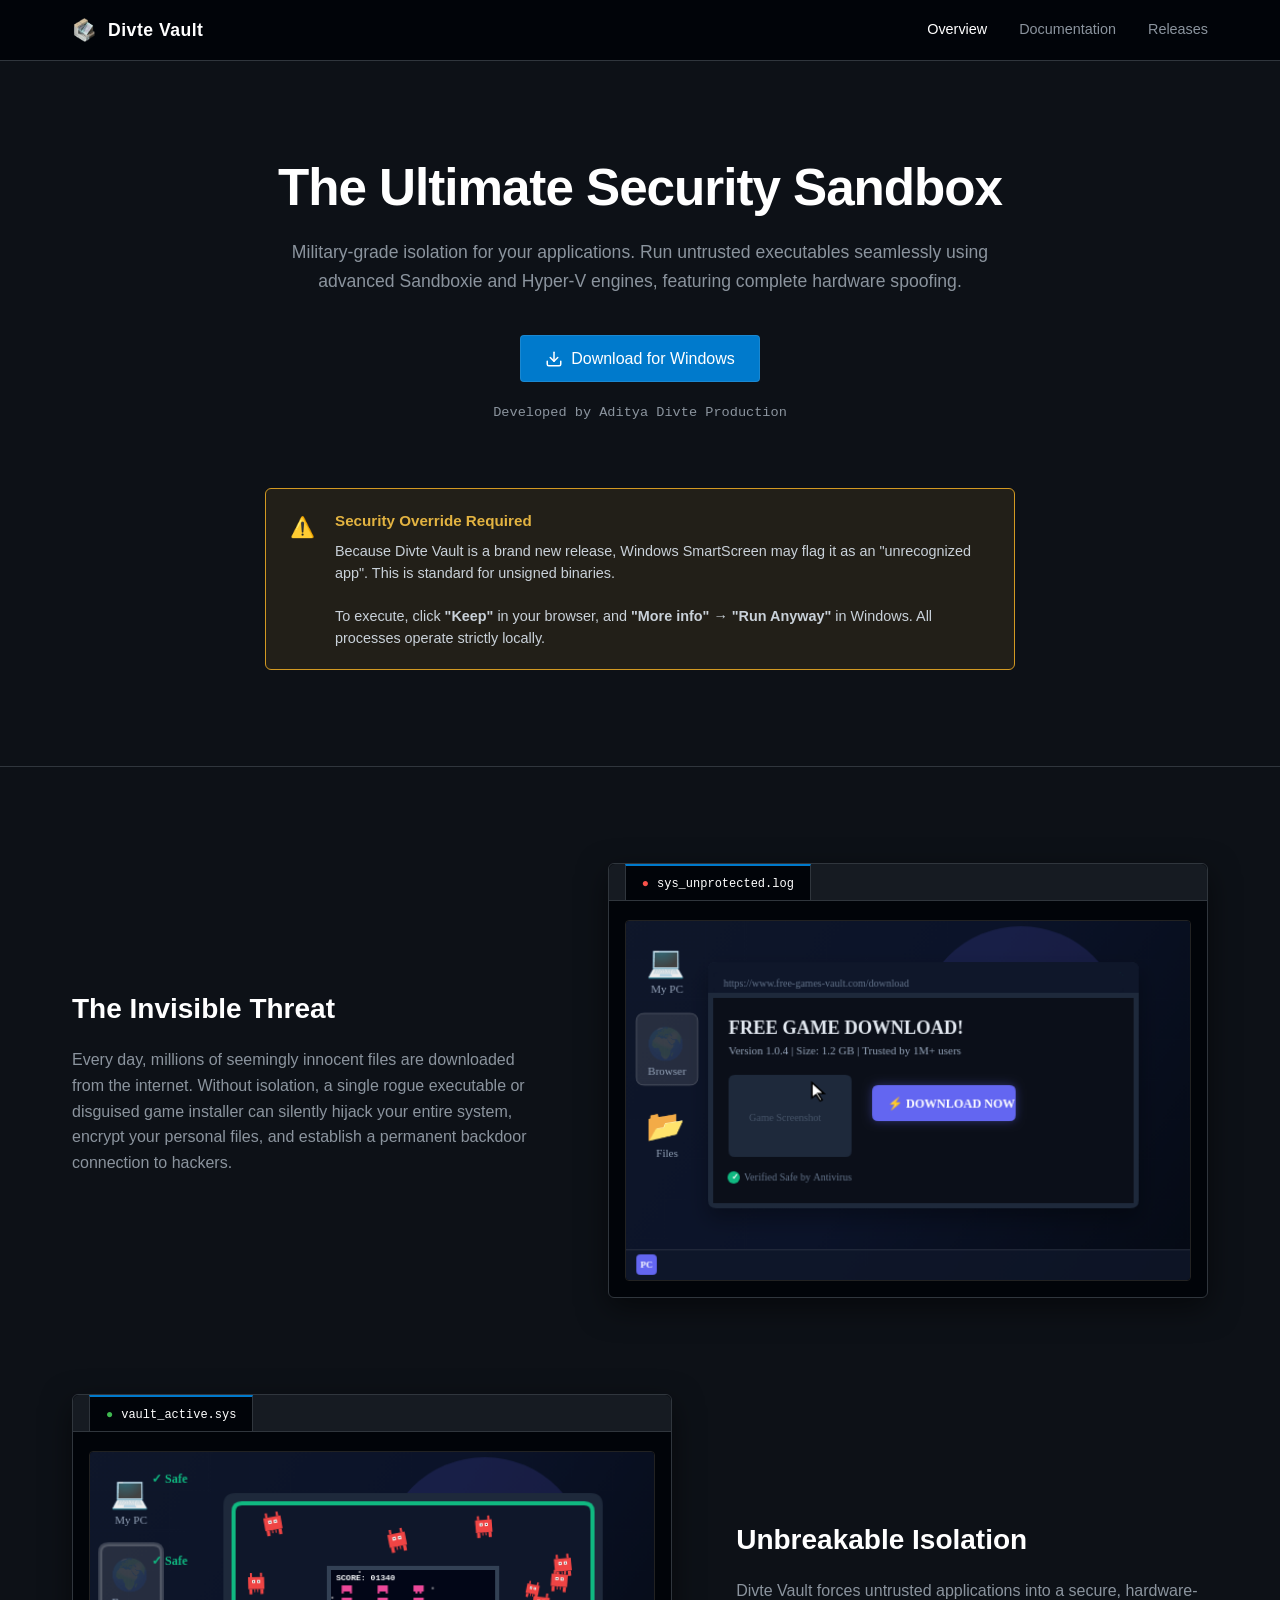
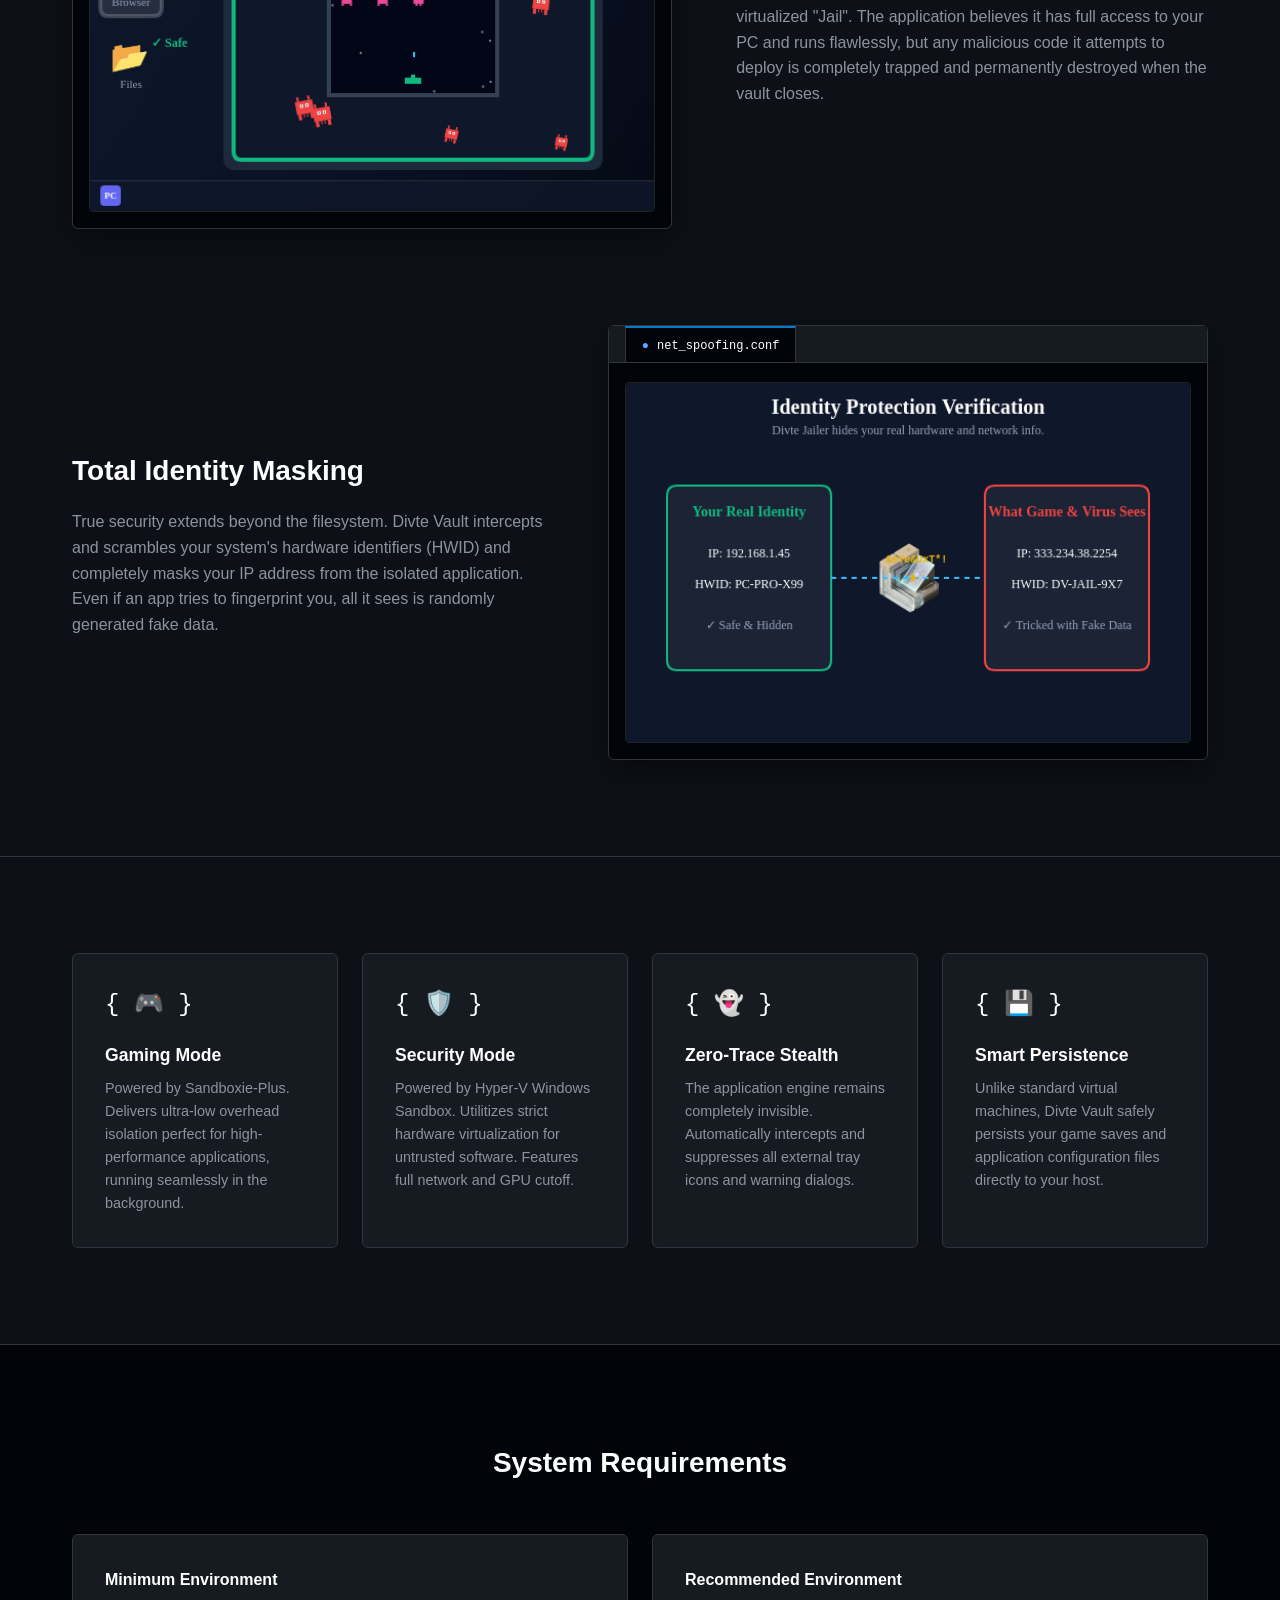
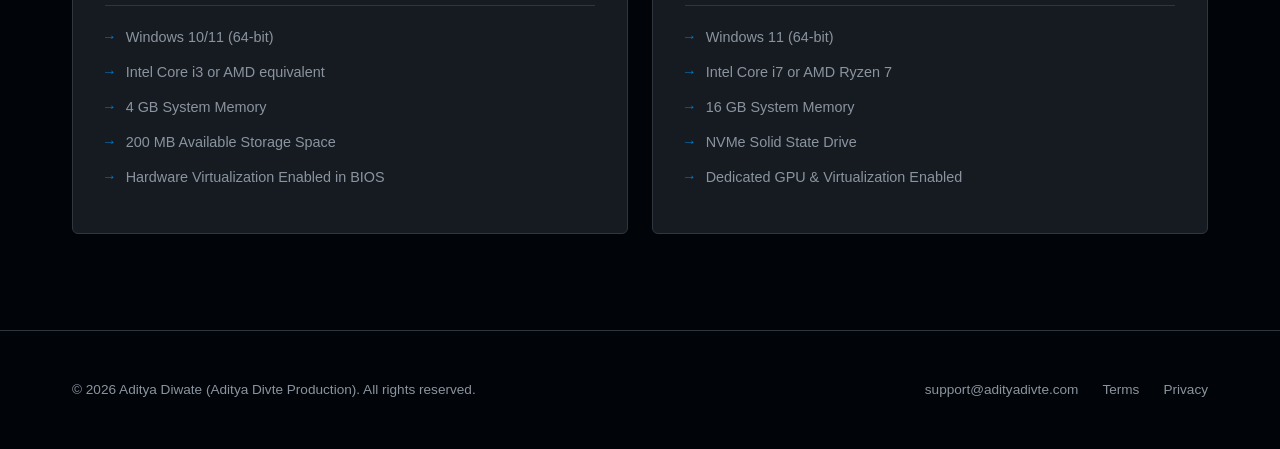
==== index.html @ b8ca0ba6 "Update footer support email link" ====
<!DOCTYPE html>
<html lang="en">
<head>
    <meta charset="UTF-8">
    <meta name="viewport" content="width=device-width, initial-scale=1.0">
    <title>Divte Vault | Enterprise Security Sandbox</title>
    <meta name="description" content="Divte Vault provides military-grade isolation for your applications. Run untrusted executables seamlessly using advanced Sandboxie and Hyper-V engines.">
    <meta name="keywords" content="Divte Vault, security sandbox, enterprise security, hardware spoofing, isolated environment, Sandboxie, Hyper-V">
    <meta name="author" content="Aditya Dute">
    
    <link rel="icon" type="image/png" href="assets/logo.png">
    <script src="script.js?v=1.1"></script>

    <!-- CLEAN DEVELOPER DARK THEME (VS CODE / KALI STYLE) -->
    <style>
        :root {
            /* VS Code / GitHub Dark Theme Palette */
            --bg-base: #0d1117;
            --bg-surface: #161b22;
            --bg-darker: #010409;
            --border-color: #30363d;
            --border-hover: #8b949e;
            --accent-blue: #007acc; /* Classic VS Code Blue */
            --text-main: #c9d1d9;
            --text-heading: #ffffff;
            --text-muted: #8b949e;
            --warning-bg: rgba(210, 153, 34, 0.1);
            --warning-border: #d29922;
            --font-sans: -apple-system, BlinkMacSystemFont, "Segoe UI", Roboto, "Helvetica Neue", Arial, sans-serif;
            --font-mono: "SFMono-Regular", Consolas, "Liberation Mono", Menlo, Courier, monospace;
        }

        * {
            box-sizing: border-box;
            margin: 0;
            padding: 0;
        }

        body {
            background-color: var(--bg-base);
            color: var(--text-main);
            font-family: var(--font-sans);
            line-height: 1.6;
            -webkit-font-smoothing: antialiased;
        }

        /* Hide legacy decorative elements */
        .bg-grid, .bg-glow { display: none !important; }

        .container {
            max-width: 1200px;
            margin: 0 auto;
            padding: 0 2rem;
        }

        /* Top Navigation - Clean & Flat */
        nav {
            background-color: var(--bg-darker);
            border-bottom: 1px solid var(--border-color);
            position: sticky;
            top: 0;
            z-index: 100;
        }

        .nav-wrapper {
            display: flex;
            justify-content: space-between;
            align-items: center;
            height: 60px;
            max-width: 1200px;
            margin: 0 auto;
            padding: 0 2rem;
        }

        .nav-brand {
            display: flex;
            align-items: center;
            gap: 12px;
            font-size: 1.1rem;
            font-weight: 600;
            color: var(--text-heading);
            text-decoration: none;
            letter-spacing: 0.5px;
        }

        .nav-brand img { height: 24px; }

        .nav-links {
            display: flex;
            gap: 2rem;
        }

        .nav-links a {
            color: var(--text-muted);
            text-decoration: none;
            font-size: 0.9rem;
            transition: color 0.2s;
        }

        .nav-links a:hover, .nav-links a.active { color: var(--text-heading); }

        /* Hero Section */
        .hero {
            padding: 6rem 0;
            text-align: center;
            border-bottom: 1px solid var(--border-color);
            background-color: var(--bg-base);
        }

        .version-tag {
            display: inline-block;
            font-family: var(--font-mono);
            color: var(--text-muted);
            font-size: 0.85rem;
            margin-bottom: 1.5rem;
            padding: 4px 12px;
            border: 1px solid var(--border-color);
            border-radius: 4px;
            background: var(--bg-surface);
        }

        h1 {
            font-size: clamp(2.2rem, 4vw, 3.5rem);
            font-weight: 600;
            color: var(--text-heading);
            line-height: 1.2;
            margin-bottom: 1.25rem;
            letter-spacing: -0.02em;
        }

        .subtitle {
            font-size: 1.1rem;
            color: var(--text-muted);
            max-width: 700px;
            margin: 0 auto 2.5rem;
        }

        /* IDE Style Button */
        .btn-primary {
            display: inline-flex;
            align-items: center;
            gap: 8px;
            background-color: var(--accent-blue);
            color: #ffffff;
            padding: 10px 24px;
            border-radius: 4px;
            font-weight: 500;
            font-size: 1rem;
            text-decoration: none;
            border: 1px solid rgba(255, 255, 255, 0.1);
            transition: background-color 0.2s;
        }

        .btn-primary:hover {
            background-color: #006bb3;
        }

        .developer-credit {
            margin-top: 1.25rem;
            font-size: 0.85rem;
            color: var(--text-muted);
            font-family: var(--font-mono);
        }

        /* Terminal/Alert Banner */
        .alert-box {
            background-color: var(--warning-bg);
            border: 1px solid var(--warning-border);
            border-radius: 6px;
            padding: 1.25rem 1.5rem;
            max-width: 750px;
            margin: 4rem auto 0;
            display: flex;
            gap: 1.25rem;
            text-align: left;
        }

        .alert-icon { font-size: 1.25rem; margin-top: 2px; }
        
        .alert-box h4 {
            color: #e3b341;
            font-size: 0.95rem;
            font-weight: 600;
            margin-bottom: 0.5rem;
            font-family: var(--font-sans);
        }

        .alert-box p {
            color: var(--text-main);
            font-size: 0.9rem;
            line-height: 1.5;
        }

        /* Showcase Sections */
        .showcase-section {
            padding: 6rem 0;
            border-bottom: 1px solid var(--border-color);
        }

        .showcase-row {
            display: flex;
            align-items: center;
            gap: 4rem;
            margin-bottom: 6rem;
        }

        .showcase-row:last-child { margin-bottom: 0; }
        .showcase-row.reverse { flex-direction: row-reverse; }

        .showcase-text { flex: 1; }
        
        .showcase-text h2 {
            font-size: 1.75rem;
            font-weight: 600;
            color: var(--text-heading);
            margin-bottom: 1rem;
        }

        .showcase-text p {
            font-size: 1rem;
            color: var(--text-muted);
        }

        /* CODE EDITOR WINDOW STYLE FOR CANVAS */
        .showcase-canvas-container {
            flex: 1.2;
            background-color: var(--bg-darker);
            border: 1px solid var(--border-color);
            border-radius: 6px;
            padding: 1rem;
            position: relative;
            padding-top: 3.5rem; /* Space for the tab bar */
            box-shadow: 0 10px 30px rgba(0, 0, 0, 0.5);
        }

        /* Fake Editor Title Bar */
        .showcase-canvas-container::before {
            content: '';
            position: absolute;
            top: 0; left: 0; right: 0; height: 36px;
            background-color: var(--bg-surface);
            border-bottom: 1px solid var(--border-color);
            border-radius: 6px 6px 0 0;
        }

        /* Active File Tab Style */
        .hud {
            position: absolute;
            top: 0; left: 1rem;
            height: 36px;
            line-height: 36px;
            background-color: var(--bg-darker);
            padding: 0 1rem;
            font-family: var(--font-mono);
            font-size: 0.75rem;
            color: var(--text-heading);
            border-right: 1px solid var(--border-color);
            border-left: 1px solid var(--border-color);
            border-top: 2px solid var(--accent-blue);
            z-index: 1;
        }

        /* File Icon simulation */
        .hud::before {
            content: '●';
            margin-right: 8px;
        }

        .hud.red::before { color: #f85149; }
        .hud.green::before { color: #3fb950; }
        .hud.blue::before { color: #58a6ff; }

        canvas {
            width: 100%;
            height: auto;
            border-radius: 4px;
            background-color: #000;
            border: 1px solid #222;
            display: block;
        }

        /* Features Grid */
        .features-wrapper {
            background-color: var(--bg-base);
            padding: 6rem 0;
            border-bottom: 1px solid var(--border-color);
        }

        .features-grid {
            display: grid;
            grid-template-columns: repeat(auto-fit, minmax(250px, 1fr));
            gap: 1.5rem;
        }

        .feature-card {
            background-color: var(--bg-surface);
            padding: 2rem;
            border-radius: 6px;
            border: 1px solid var(--border-color);
            transition: border-color 0.2s;
        }

        .feature-card:hover { border-color: var(--border-hover); }

        .feature-icon {
            font-size: 1.5rem;
            margin-bottom: 1rem;
            color: var(--text-heading);
            font-family: var(--font-mono);
        }

        .feature-card h3 {
            font-size: 1.1rem;
            font-weight: 600;
            color: var(--text-heading);
            margin-bottom: 0.5rem;
        }

        .feature-card p {
            font-size: 0.9rem;
            color: var(--text-muted);
        }

        /* System Requirements */
        .sys-req-wrapper { padding: 6rem 0; background-color: var(--bg-darker); }
        
        .section-title {
            text-align: center;
            font-size: 1.75rem;
            font-weight: 600;
            color: var(--text-heading);
            margin-bottom: 3rem;
        }

        .sys-req-grid {
            display: grid;
            grid-template-columns: repeat(auto-fit, minmax(300px, 1fr));
            gap: 1.5rem;
        }

        .req-box {
            background-color: var(--bg-surface);
            border: 1px solid var(--border-color);
            border-radius: 6px;
            padding: 2rem;
        }

        .req-box h4 {
            font-size: 1rem;
            font-weight: 600;
            color: var(--text-heading);
            margin-bottom: 1.25rem;
            padding-bottom: 0.75rem;
            border-bottom: 1px solid var(--border-color);
        }

        .req-box ul { list-style: none; }
        
        .req-box li {
            margin-bottom: 0.75rem;
            display: flex;
            align-items: center;
            color: var(--text-muted);
            font-size: 0.9rem;
        }
        
        .req-box li::before {
            content: "→";
            color: var(--accent-blue);
            margin-right: 0.75rem;
            font-family: var(--font-mono);
        }

        /* Footer */
        footer {
            background-color: var(--bg-darker);
            border-top: 1px solid var(--border-color);
            padding: 3rem 0;
            font-size: 0.85rem;
            color: var(--text-muted);
        }

        .footer-content {
            display: flex;
            justify-content: space-between;
            align-items: center;
        }

        .footer-links {
            display: flex;
            gap: 1.5rem;
        }

        .footer-links a {
            color: var(--text-muted);
            text-decoration: none;
            transition: color 0.2s;
        }

        .footer-links a:hover { color: var(--text-heading); }

        /* Responsive */
        @media (max-width: 900px) {
            .showcase-row, .showcase-row.reverse { flex-direction: column; gap: 2rem; margin-bottom: 4rem; }
            .nav-links { display: none; }
            .footer-content { flex-direction: column; gap: 1rem; text-align: center; }
            h1 { font-size: 2rem; }
            .hero { padding: 4rem 0; }
        }
    </style>
</head>
<body>
    <!-- Hidden but kept for JS safety -->
    <div class="bg-grid"></div>
    <div class="bg-glow"></div>

    <nav>
        <div class="nav-wrapper">
            <a href="/" class="nav-brand">
                <img src="assets/logo.png" alt="Divte Vault Logo">
                Divte Vault
            </a>
            <div class="nav-links">
                <a href="/" class="active">Overview</a>
                <a href="/how-to-use">Documentation</a>
                <a href="/updates">Releases</a>
            </div>
        </div>
    </nav>

    <main>
        <section class="hero">
            <div class="container">
                
                <h1>The Ultimate Security Sandbox</h1>
                <p class="subtitle">Military-grade isolation for your applications. Run untrusted executables seamlessly using advanced Sandboxie and Hyper-V engines, featuring complete hardware spoofing.</p>
                
                <div>
                    <a href="#" onclick="downloadLatestRelease(); return false;" class="btn-primary">
                        <svg width="18" height="18" viewBox="0 0 24 24" fill="none" stroke="currentColor" stroke-width="2" stroke-linecap="round" stroke-linejoin="round"><path d="M21 15v4a2 2 0 0 1-2 2H5a2 2 0 0 1-2-2v-4"></path><polyline points="7 10 12 15 17 10"></polyline><line x1="12" y1="15" x2="12" y2="3"></line></svg>
                        Download for Windows
                    </a>
                </div>
                <div class="developer-credit">Developed by Aditya Divte Production</div>

                <div class="alert-box">
                    <div class="alert-icon">⚠️</div>
                    <div>
                        <h4>Security Override Required</h4>
                        <p>
                            Because Divte Vault is a brand new release, Windows SmartScreen may flag it as an "unrecognized app". This is standard for unsigned binaries. 
                            <br><br>
                            To execute, click <strong>"Keep"</strong> in your browser, and <strong>"More info" → "Run Anyway"</strong> in Windows. All processes operate strictly locally.
                        </p>
                    </div>
                </div>
            </div>
        </section>

        <section class="showcase-section">
            <div class="container">
                
                <div class="showcase-row">
                    <div class="showcase-text">
                        <h2>The Invisible Threat</h2>
                        <p>Every day, millions of seemingly innocent files are downloaded from the internet. Without isolation, a single rogue executable or disguised game installer can silently hijack your entire system, encrypt your personal files, and establish a permanent backdoor connection to hackers.</p>
                    </div>
                    <div class="showcase-canvas-container">
                        <div class="hud red">sys_unprotected.log</div>
                        <canvas id="virusCanvas" width="550" height="350"></canvas>
                    </div>
                </div>

                <div class="showcase-row reverse">
                    <div class="showcase-text">
                        <h2>Unbreakable Isolation</h2>
                        <p>Divte Vault forces untrusted applications into a secure, hardware-virtualized "Jail". The application believes it has full access to your PC and runs flawlessly, but any malicious code it attempts to deploy is completely trapped and permanently destroyed when the vault closes.</p>
                    </div>
                    <div class="showcase-canvas-container">
                        <div class="hud green">vault_active.sys</div>
                        <canvas id="vaultCanvas" width="550" height="350"></canvas>
                    </div>
                </div>

                <div class="showcase-row">
                    <div class="showcase-text">
                        <h2>Total Identity Masking</h2>
                        <p>True security extends beyond the filesystem. Divte Vault intercepts and scrambles your system's hardware identifiers (HWID) and completely masks your IP address from the isolated application. Even if an app tries to fingerprint you, all it sees is randomly generated fake data.</p>
                    </div>
                    <div class="showcase-canvas-container">
                        <div class="hud blue">net_spoofing.conf</div>
                        <canvas id="spoofCanvas" width="550" height="350"></canvas>
                    </div>
                </div>

            </div>
        </section>

        <div class="features-wrapper">
            <section class="container features-grid">
                <div class="feature-card">
                    <div class="feature-icon">{ 🎮 }</div>
                    <h3>Gaming Mode</h3>
                    <p>Powered by Sandboxie-Plus. Delivers ultra-low overhead isolation perfect for high-performance applications, running seamlessly in the background.</p>
                </div>
                
                <div class="feature-card">
                    <div class="feature-icon">{ 🛡️ }</div>
                    <h3>Security Mode</h3>
                    <p>Powered by Hyper-V Windows Sandbox. Utilitizes strict hardware virtualization for untrusted software. Features full network and GPU cutoff.</p>
                </div>

                <div class="feature-card">
                    <div class="feature-icon">{ 👻 }</div>
                    <h3>Zero-Trace Stealth</h3>
                    <p>The application engine remains completely invisible. Automatically intercepts and suppresses all external tray icons and warning dialogs.</p>
                </div>
                
                <div class="feature-card">
                    <div class="feature-icon">{ 💾 }</div>
                    <h3>Smart Persistence</h3>
                    <p>Unlike standard virtual machines, Divte Vault safely persists your game saves and application configuration files directly to your host.</p>
                </div>
            </section>
        </div>

        <div class="sys-req-wrapper">
            <section class="container">
                <h2 class="section-title">System Requirements</h2>
                <div class="sys-req-grid">
                    <div class="req-box">
                        <h4>Minimum Environment</h4>
                        <ul>
                            <li>Windows 10/11 (64-bit)</li>
                            <li>Intel Core i3 or AMD equivalent</li>
                            <li>4 GB System Memory</li>
                            <li>200 MB Available Storage Space</li>
                            <li>Hardware Virtualization Enabled in BIOS</li>
                        </ul>
                    </div>
                    <div class="req-box">
                        <h4>Recommended Environment</h4>
                        <ul>
                            <li>Windows 11 (64-bit)</li>
                            <li>Intel Core i7 or AMD Ryzen 7</li>
                            <li>16 GB System Memory</li>
                            <li>NVMe Solid State Drive</li>
                            <li>Dedicated GPU & Virtualization Enabled</li>
                        </ul>
                    </div>
                </div>
            </section>
        </div>

    </main>

    <footer>
        <div class="container footer-content">
            <p>&copy; 2026 Aditya Diwate (Aditya Divte Production). All rights reserved.</p>
            <div class="footer-links">
                <a href="mailto:support@adityadivte.com">support@adityadivte.com</a>
                <a href="/terms">Terms</a>
                <a href="/privacy">Privacy</a>
            </div>
        </div>
    </footer>

    <!-- Scripts remain strictly unmodified -->
    <script src="animation.js?v=1.1"></script>
</body>
</html>
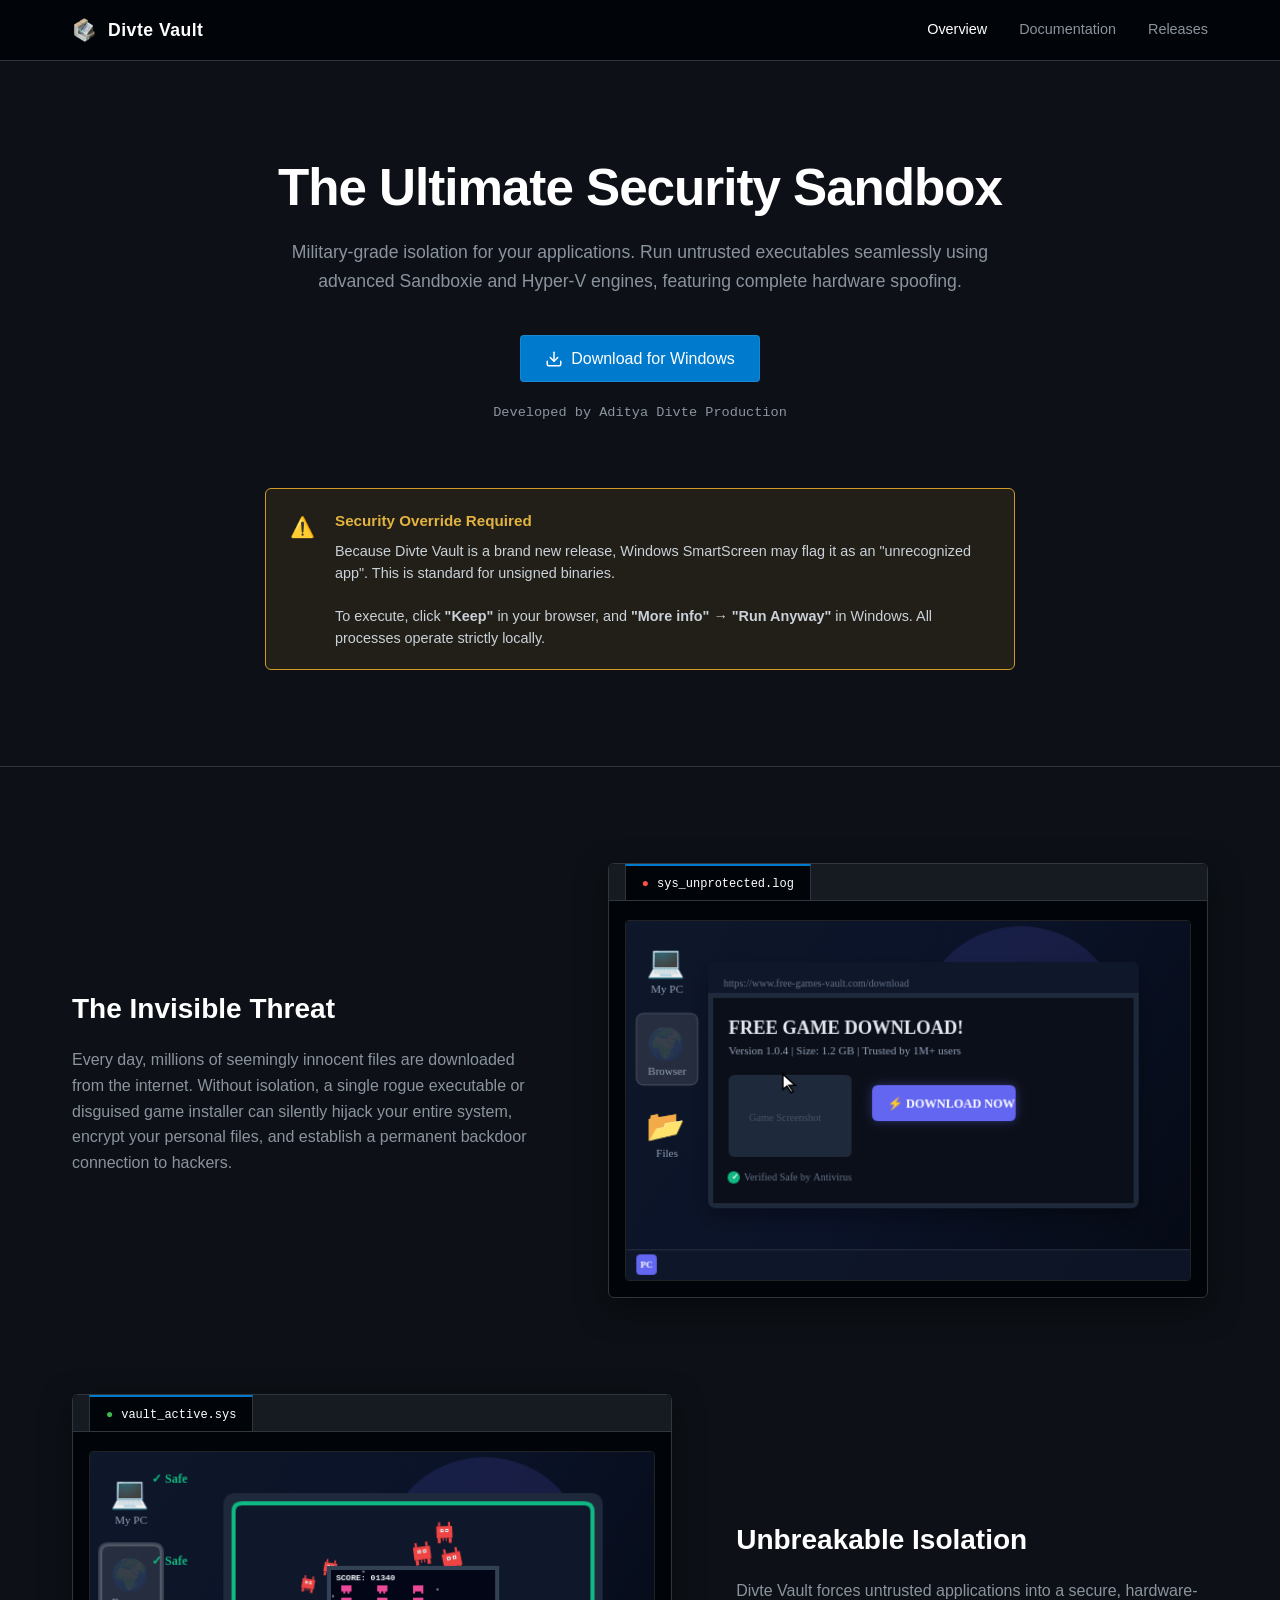
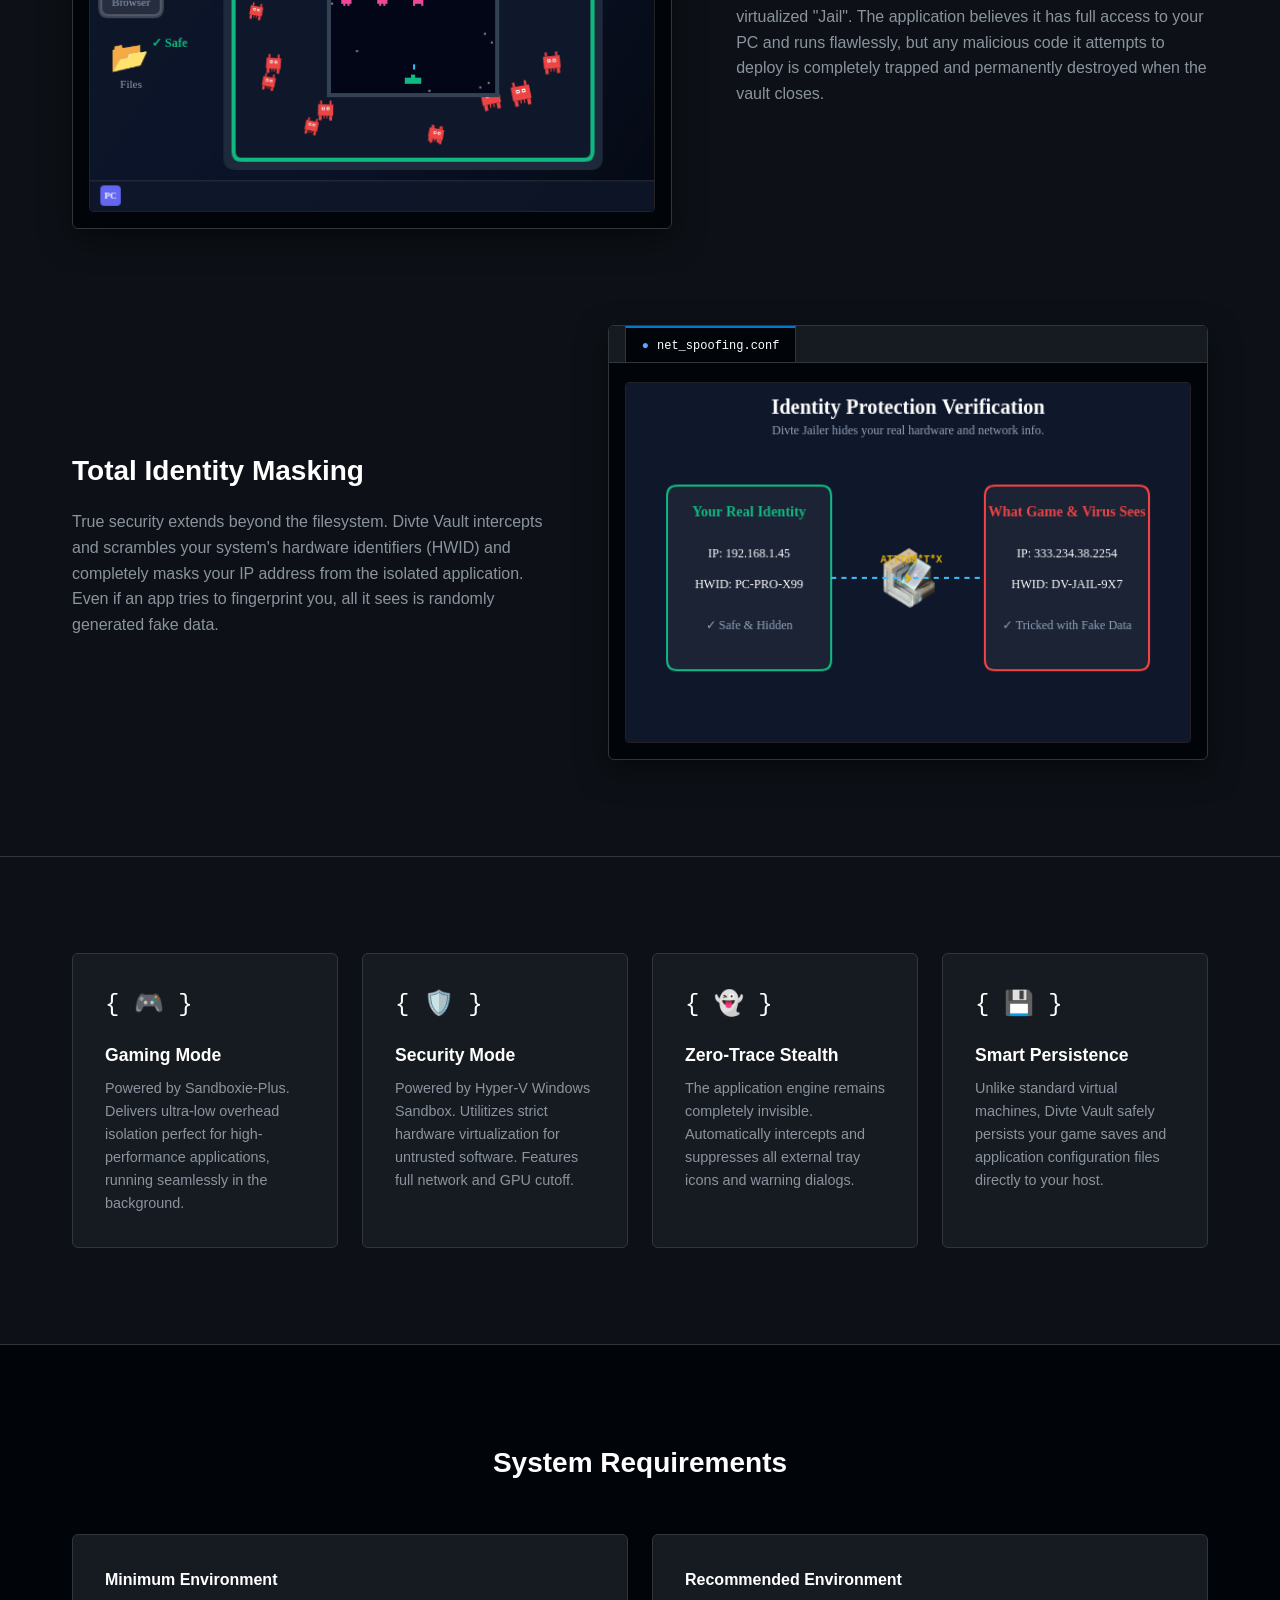
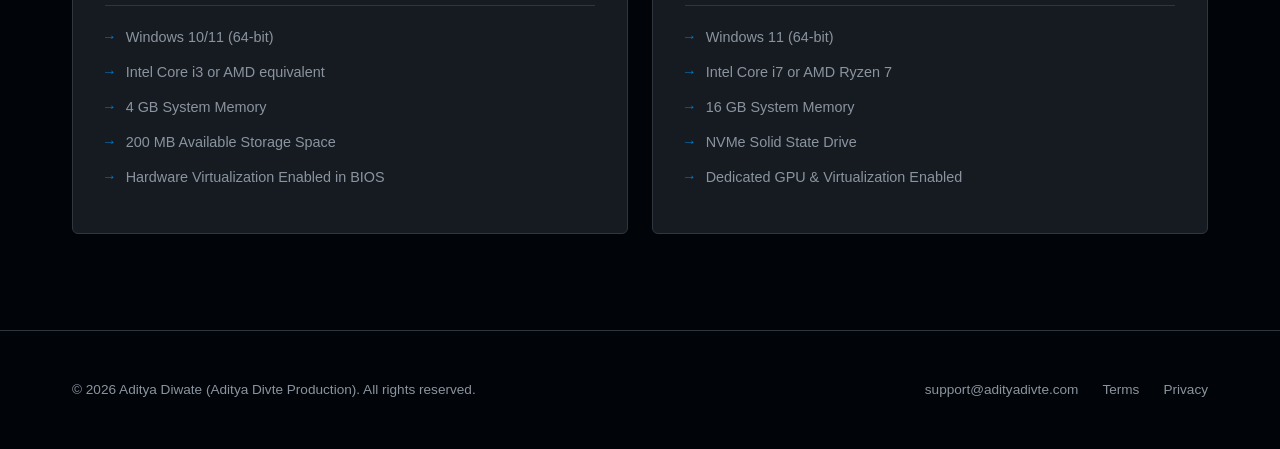
==== commit 4abdf057: "Enhance index.html with SEO and Open Graph meta tags Added meta tags for SEO and social media sharin" ====
--- a/index.html
+++ b/index.html
@@ -1,6 +1,24 @@
 <!DOCTYPE html>
 <html lang="en">
 <head>
+    <!-- Primary Meta Tags -->
+<meta name="title" content="Divte Vault | Enterprise Security Sandbox">
+<meta name="description" content="Divte Vault by Aditya Divte Production is an enterprise-grade security sandbox. Safely install and play game repacks in a highly optimized, isolated cage.">
+<meta name="keywords" content="Divte Vault, Aditya Divte, Game Sandbox, Sandboxie, Hyper-V, FitGirl Fix, ISDone.dll fix, Game Repacks">
+
+<!-- Open Graph / Facebook / Discord -->
+<meta property="og:type" content="website">
+<meta property="og:url" content="https://divtevault.adityadivte.com/">
+<meta property="og:title" content="Divte Vault | Enterprise Security Sandbox">
+<meta property="og:description" content="Safely install and play massive game repacks in a highly optimized, isolated security cage.">
+<meta property="og:image" content="https://divtevault.adityadivte.com/assets/logo.png">
+
+<!-- Twitter -->
+<meta property="twitter:card" content="summary_large_image">
+<meta property="twitter:url" content="https://divtevault.adityadivte.com/">
+<meta property="twitter:title" content="Divte Vault | Enterprise Security Sandbox">
+<meta property="twitter:description" content="Safely install and play massive game repacks in a highly optimized, isolated security cage.">
+<meta property="twitter:image" content="https://divtevault.adityadivte.com/assets/logo.png">
     <meta charset="UTF-8">
     <meta name="viewport" content="width=device-width, initial-scale=1.0">
     <title>Divte Vault | Enterprise Security Sandbox</title>
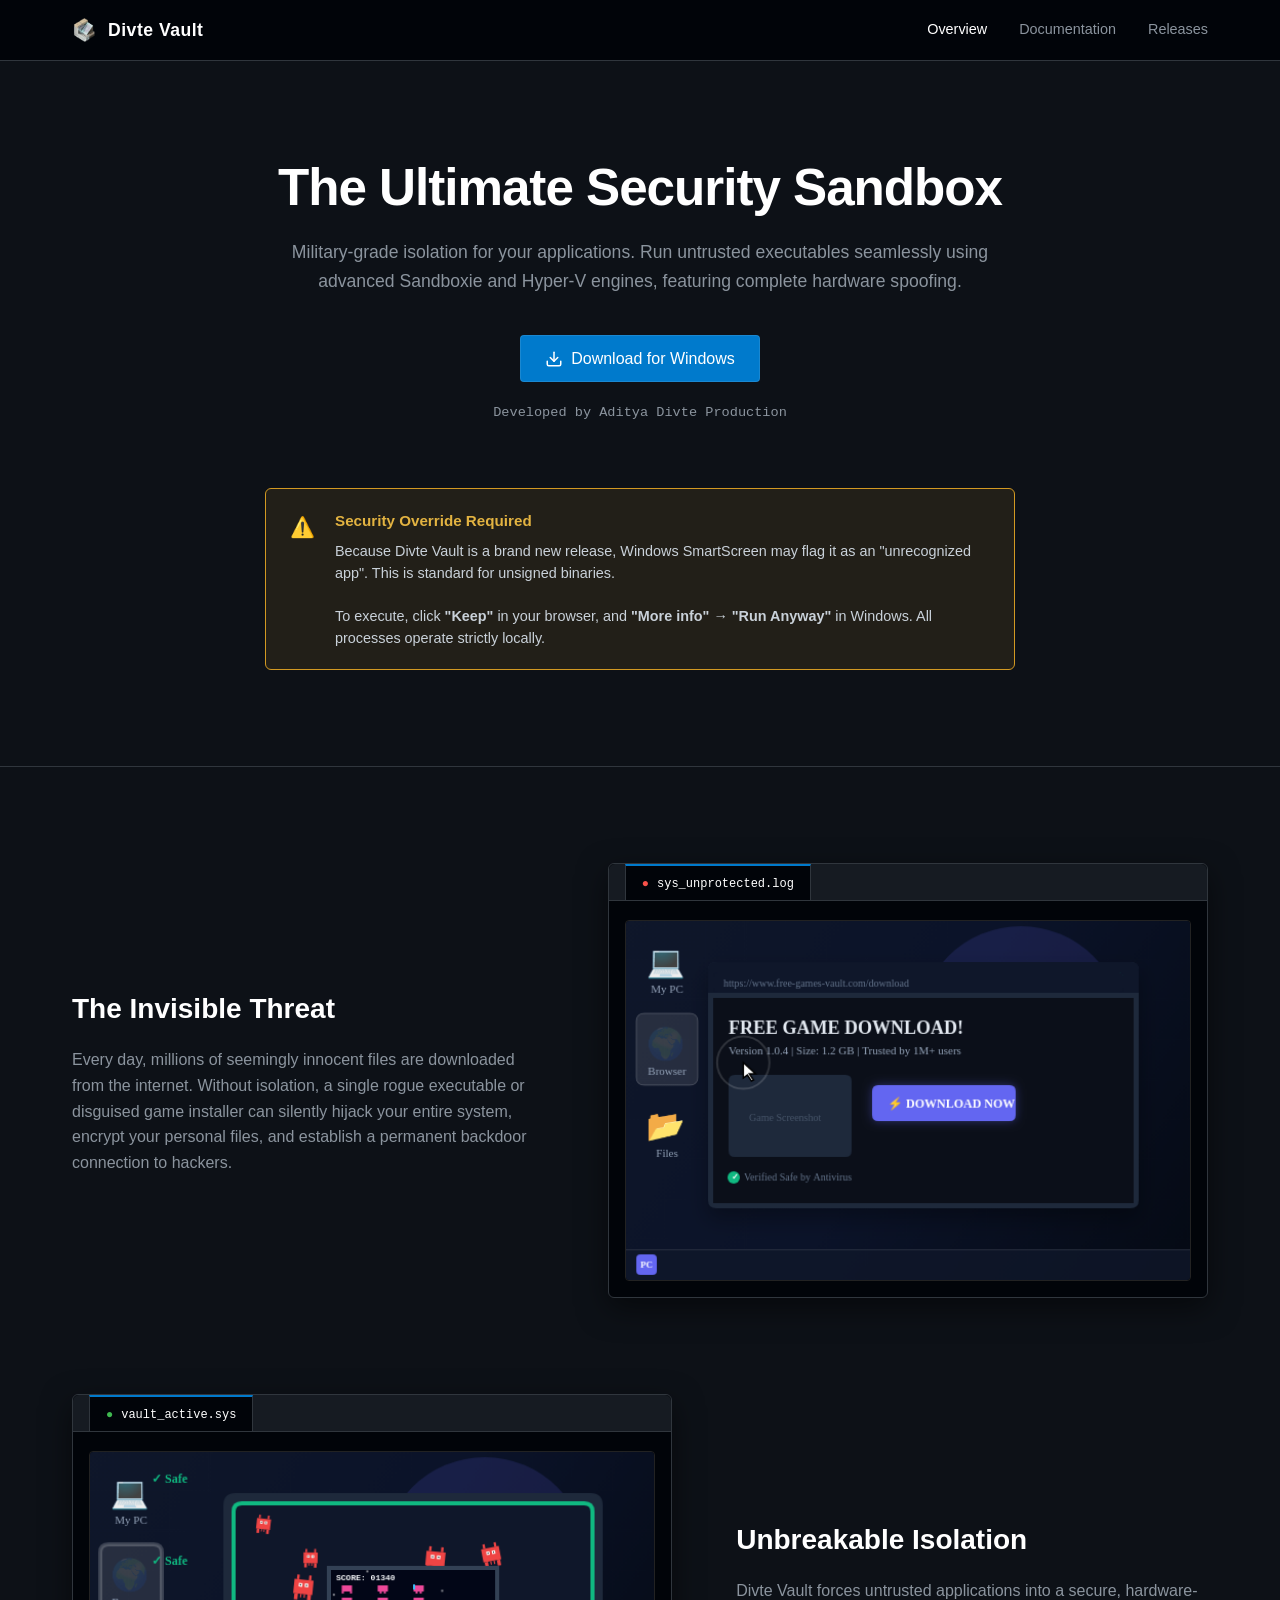
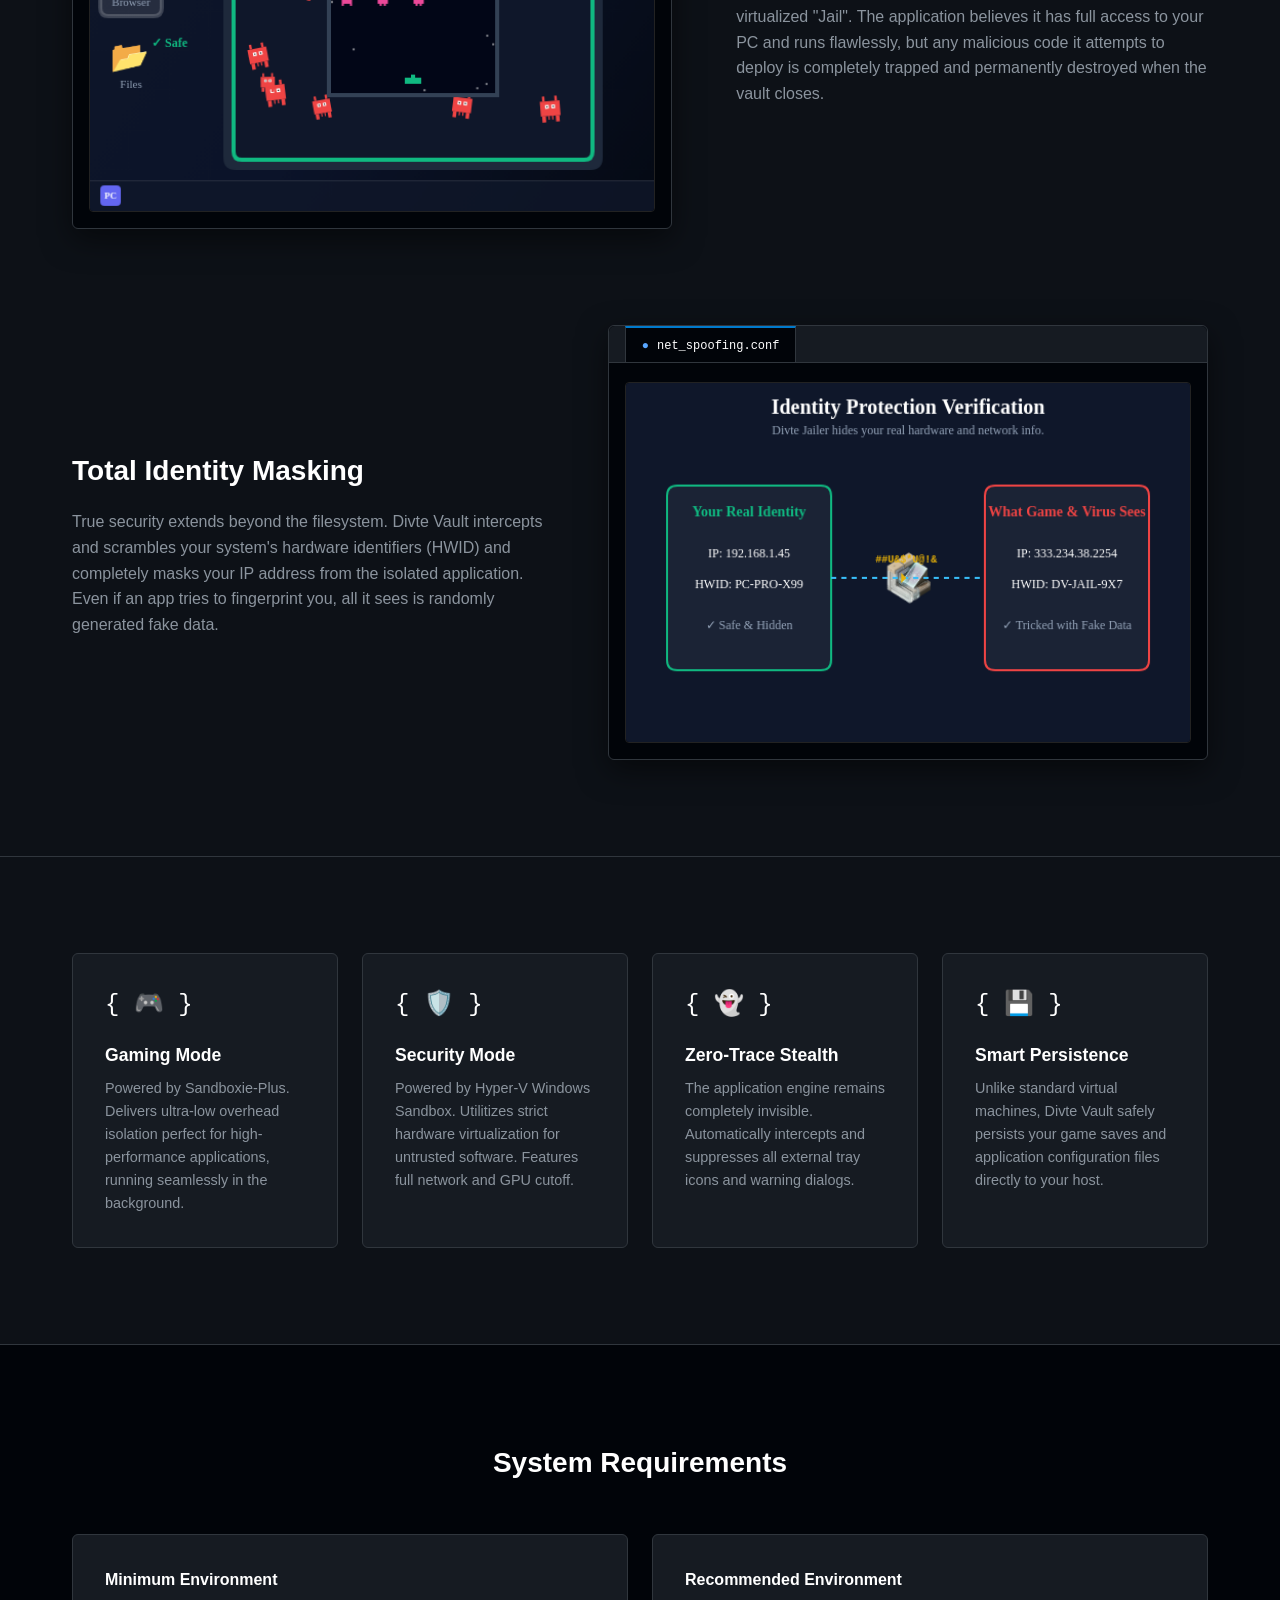
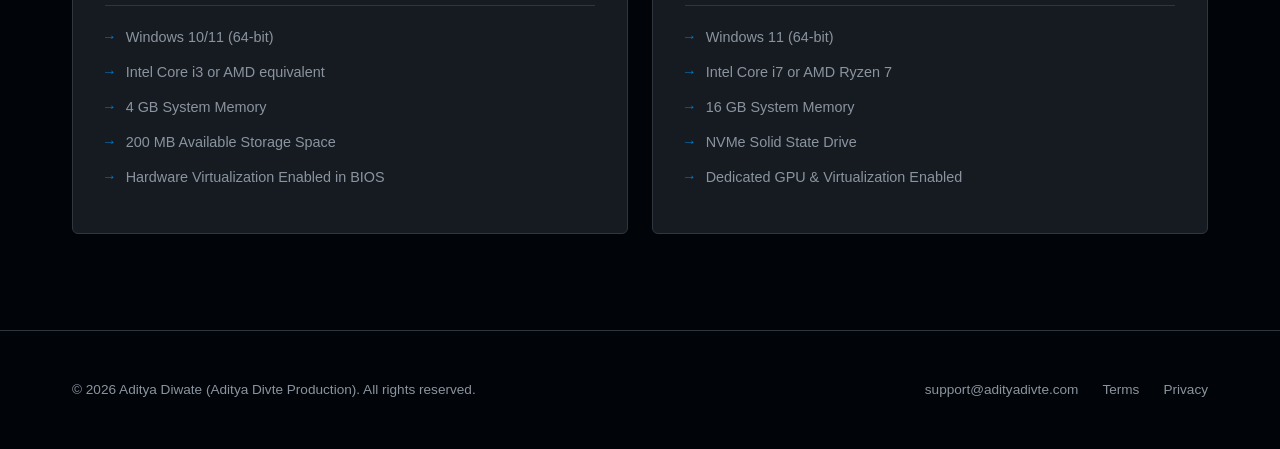
==== commit 40aef9ae: "Ultimate SEO & JSON-LD Upgrade" ====
--- a/index.html
+++ b/index.html
@@ -19,12 +19,39 @@
 <meta property="twitter:title" content="Divte Vault | Enterprise Security Sandbox">
 <meta property="twitter:description" content="Safely install and play massive game repacks in a highly optimized, isolated security cage.">
 <meta property="twitter:image" content="https://divtevault.adityadivte.com/assets/logo.png">
+<!-- Schema.org JSON-LD for Knowledge Graph -->
+<script type="application/ld+json">
+{
+  "@context": "https://schema.org",
+  "@graph": [
+    {
+      "@type": "Organization",
+      "@id": "https://adityadivte.com/#organization",
+      "name": "Aditya Divte Production",
+      "url": "https://adityadivte.com/",
+      "logo": "https://divtevault.adityadivte.com/assets/logo.png",
+      "sameAs": [
+        "https://divtevault.adityadivte.com/"
+      ]
+    },
+    {
+      "@type": "SoftwareApplication",
+      "@id": "https://divtevault.adityadivte.com/#software",
+      "name": "Divte Vault",
+      "applicationCategory": "SecurityApplication",
+      "operatingSystem": "Windows 10, Windows 11",
+      "url": "https://divtevault.adityadivte.com/",
+      "author": {
+        "@id": "https://adityadivte.com/#organization"
+      },
+      "description": "Enterprise-grade security sandbox for running untrusted applications and massive game repacks seamlessly using advanced Sandboxie and Hyper-V isolation engines.",
+      "image": "https://divtevault.adityadivte.com/assets/logo.png"
+    }
+  ]
+}
+</script>
     <meta charset="UTF-8">
     <meta name="viewport" content="width=device-width, initial-scale=1.0">
-    <title>Divte Vault | Enterprise Security Sandbox</title>
-    <meta name="description" content="Divte Vault provides military-grade isolation for your applications. Run untrusted executables seamlessly using advanced Sandboxie and Hyper-V engines.">
-    <meta name="keywords" content="Divte Vault, security sandbox, enterprise security, hardware spoofing, isolated environment, Sandboxie, Hyper-V">
-    <meta name="author" content="Aditya Dute">
     
     <link rel="icon" type="image/png" href="assets/logo.png">
     <script src="script.js?v=1.1"></script>
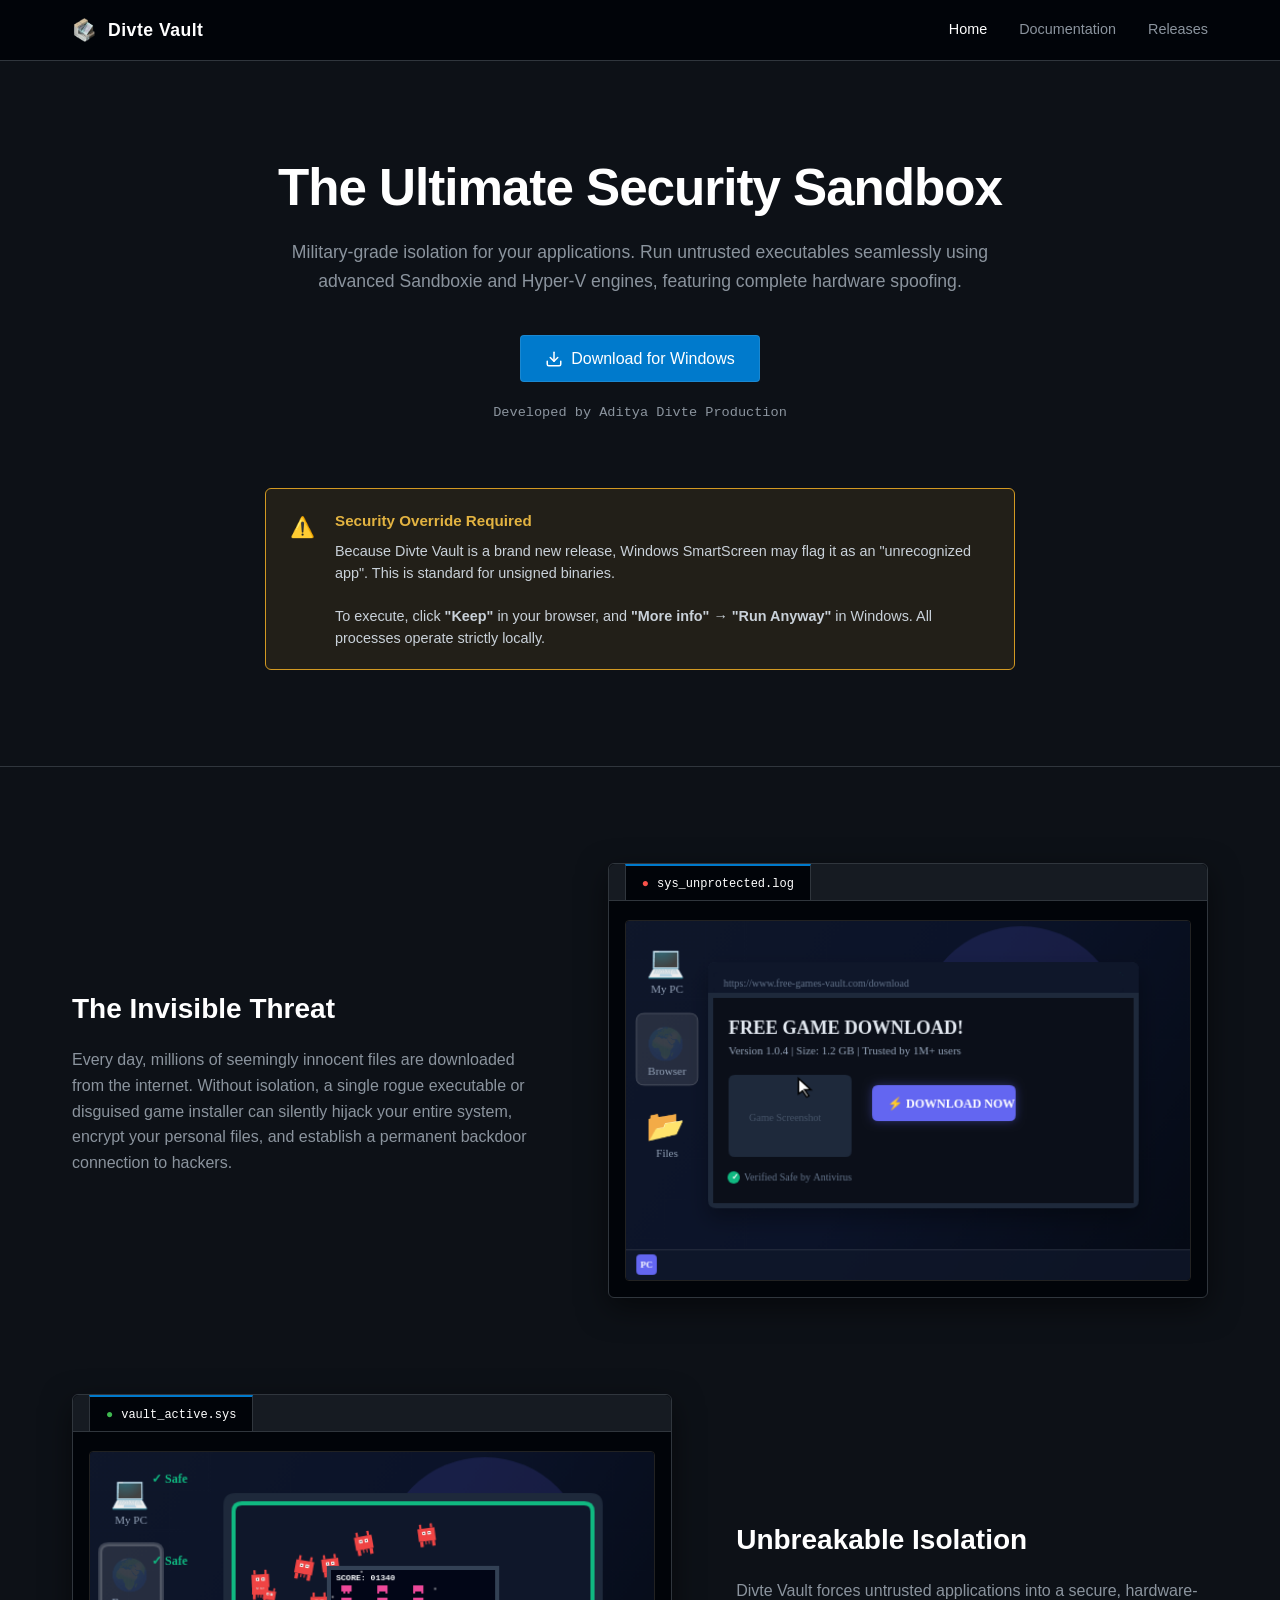
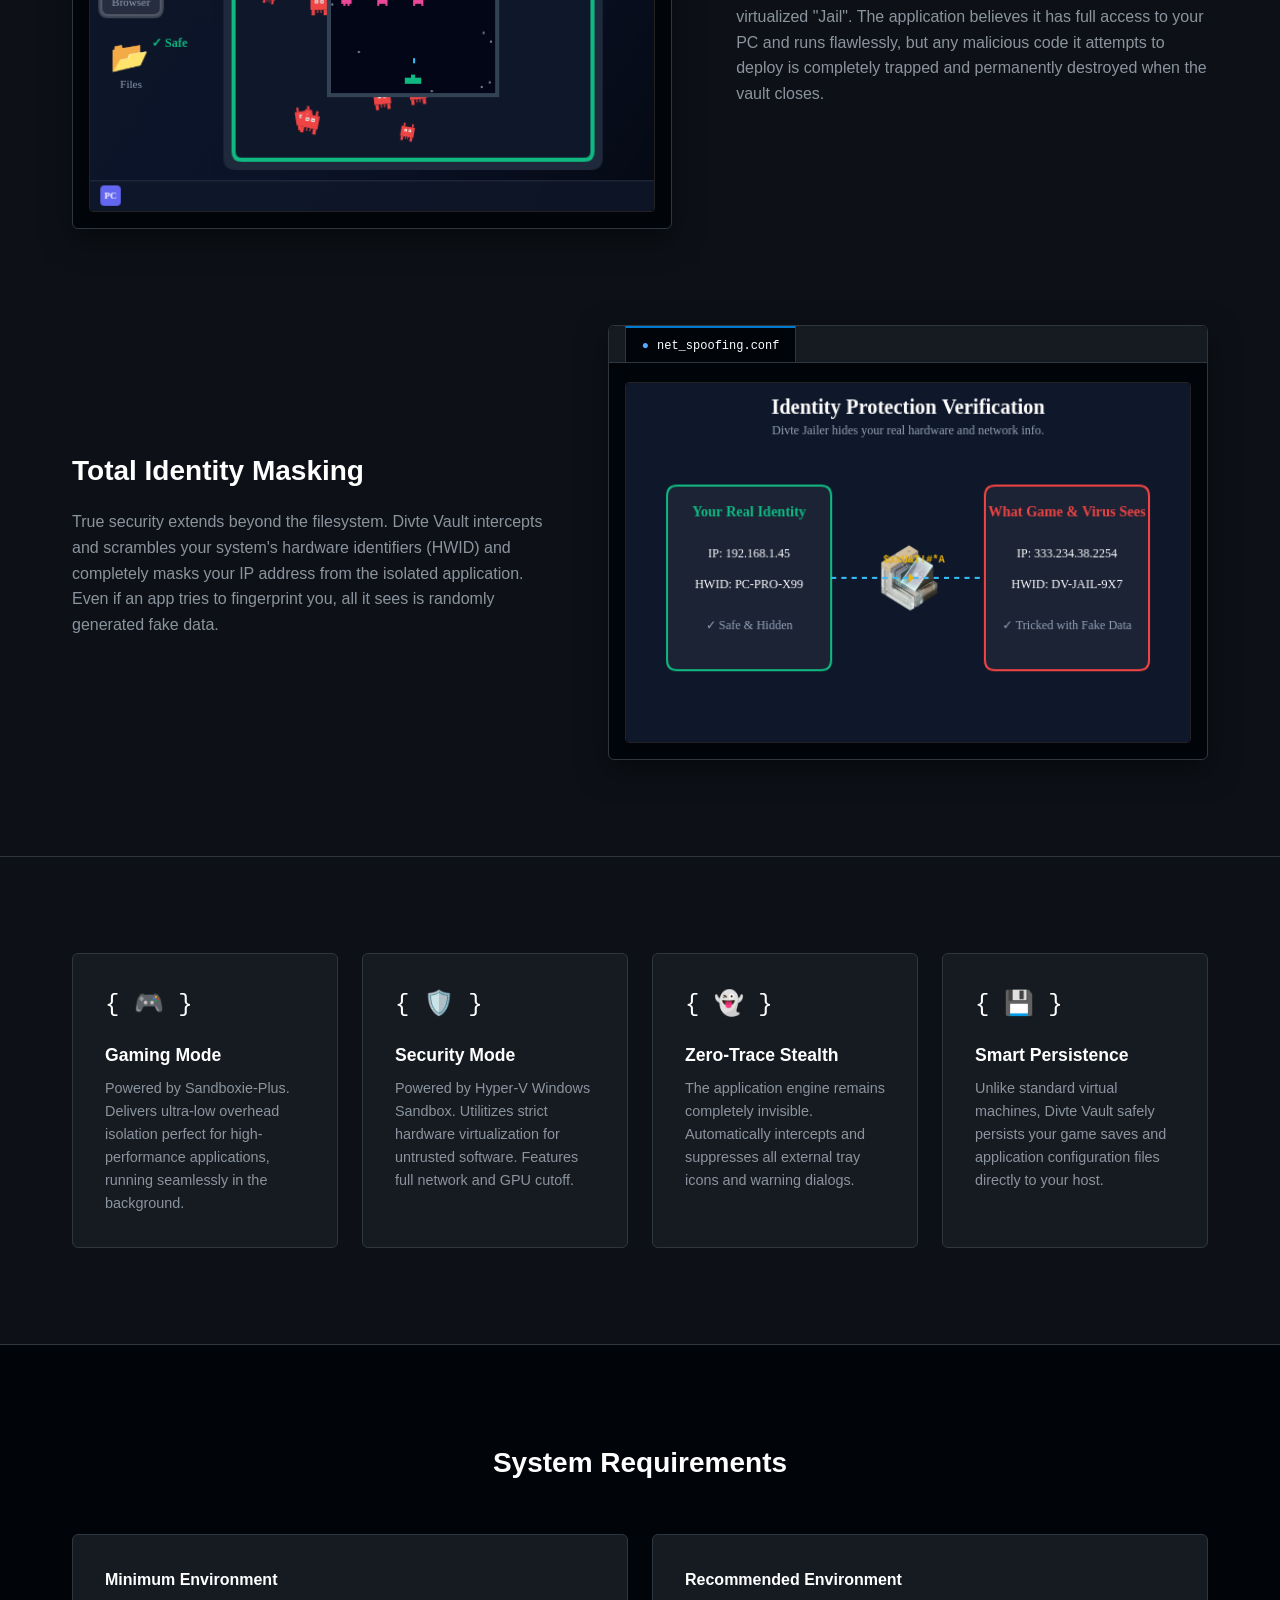
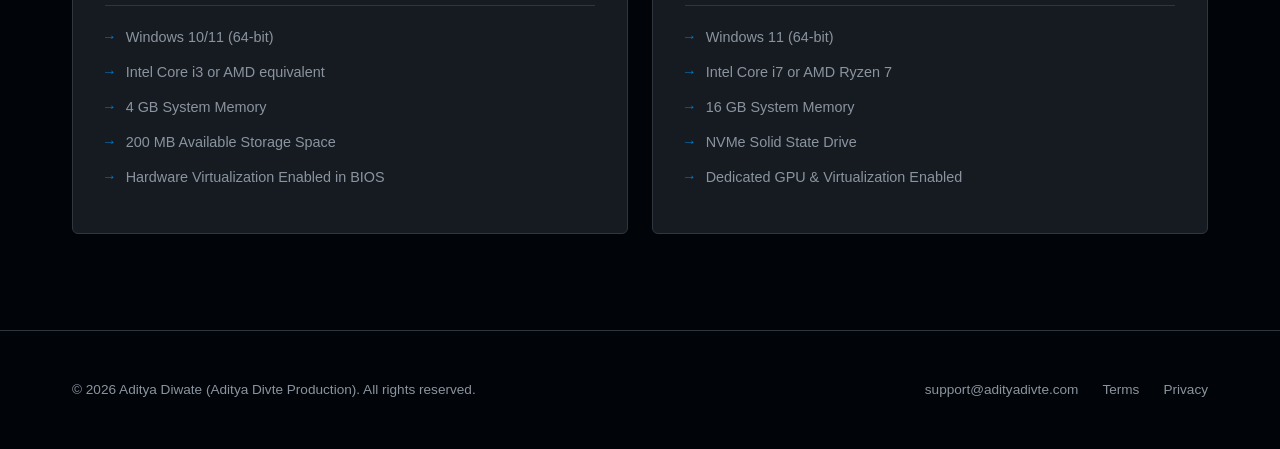
==== commit 868f546c: "Change 'Overview' link to 'Home' in navigation" ====
--- a/index.html
+++ b/index.html
@@ -466,7 +466,7 @@
                 Divte Vault
             </a>
             <div class="nav-links">
-                <a href="/" class="active">Overview</a>
+                <a href="/" class="active">Home</a>
                 <a href="/how-to-use">Documentation</a>
                 <a href="/updates">Releases</a>
             </div>
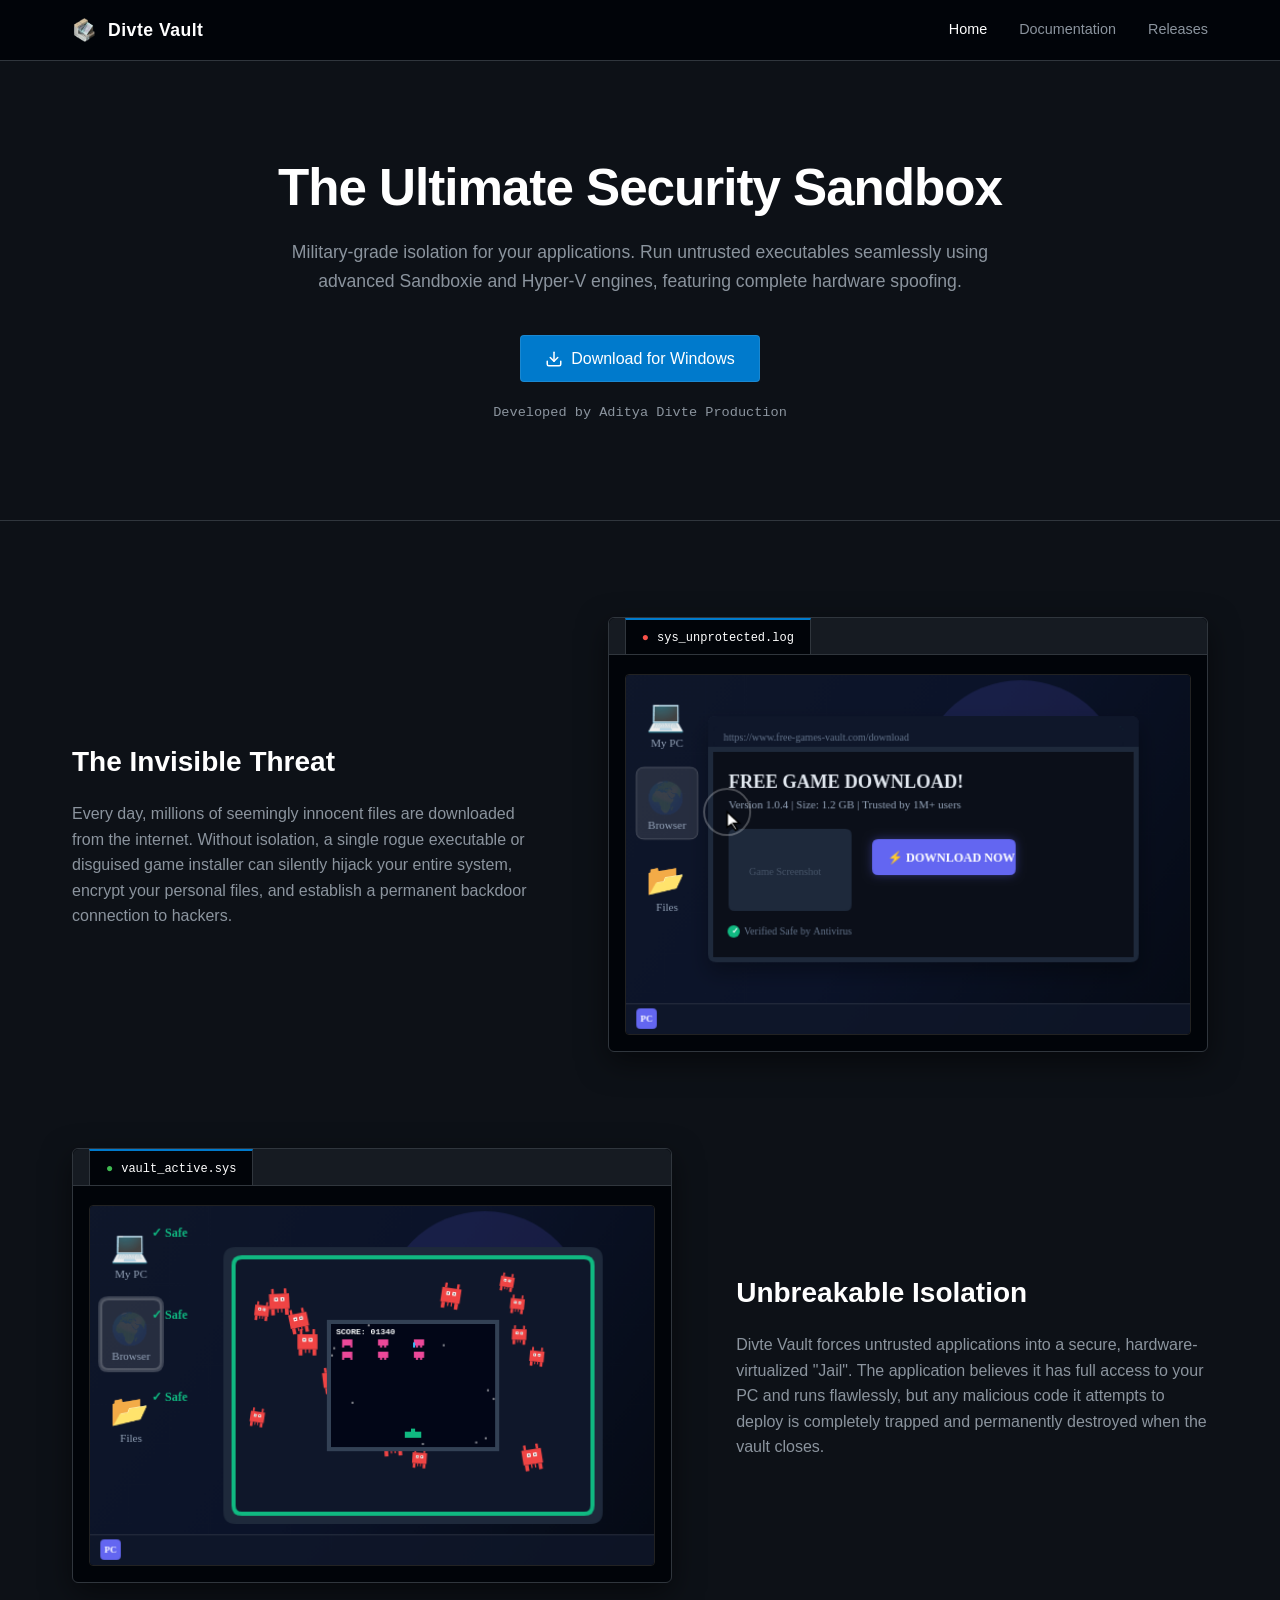
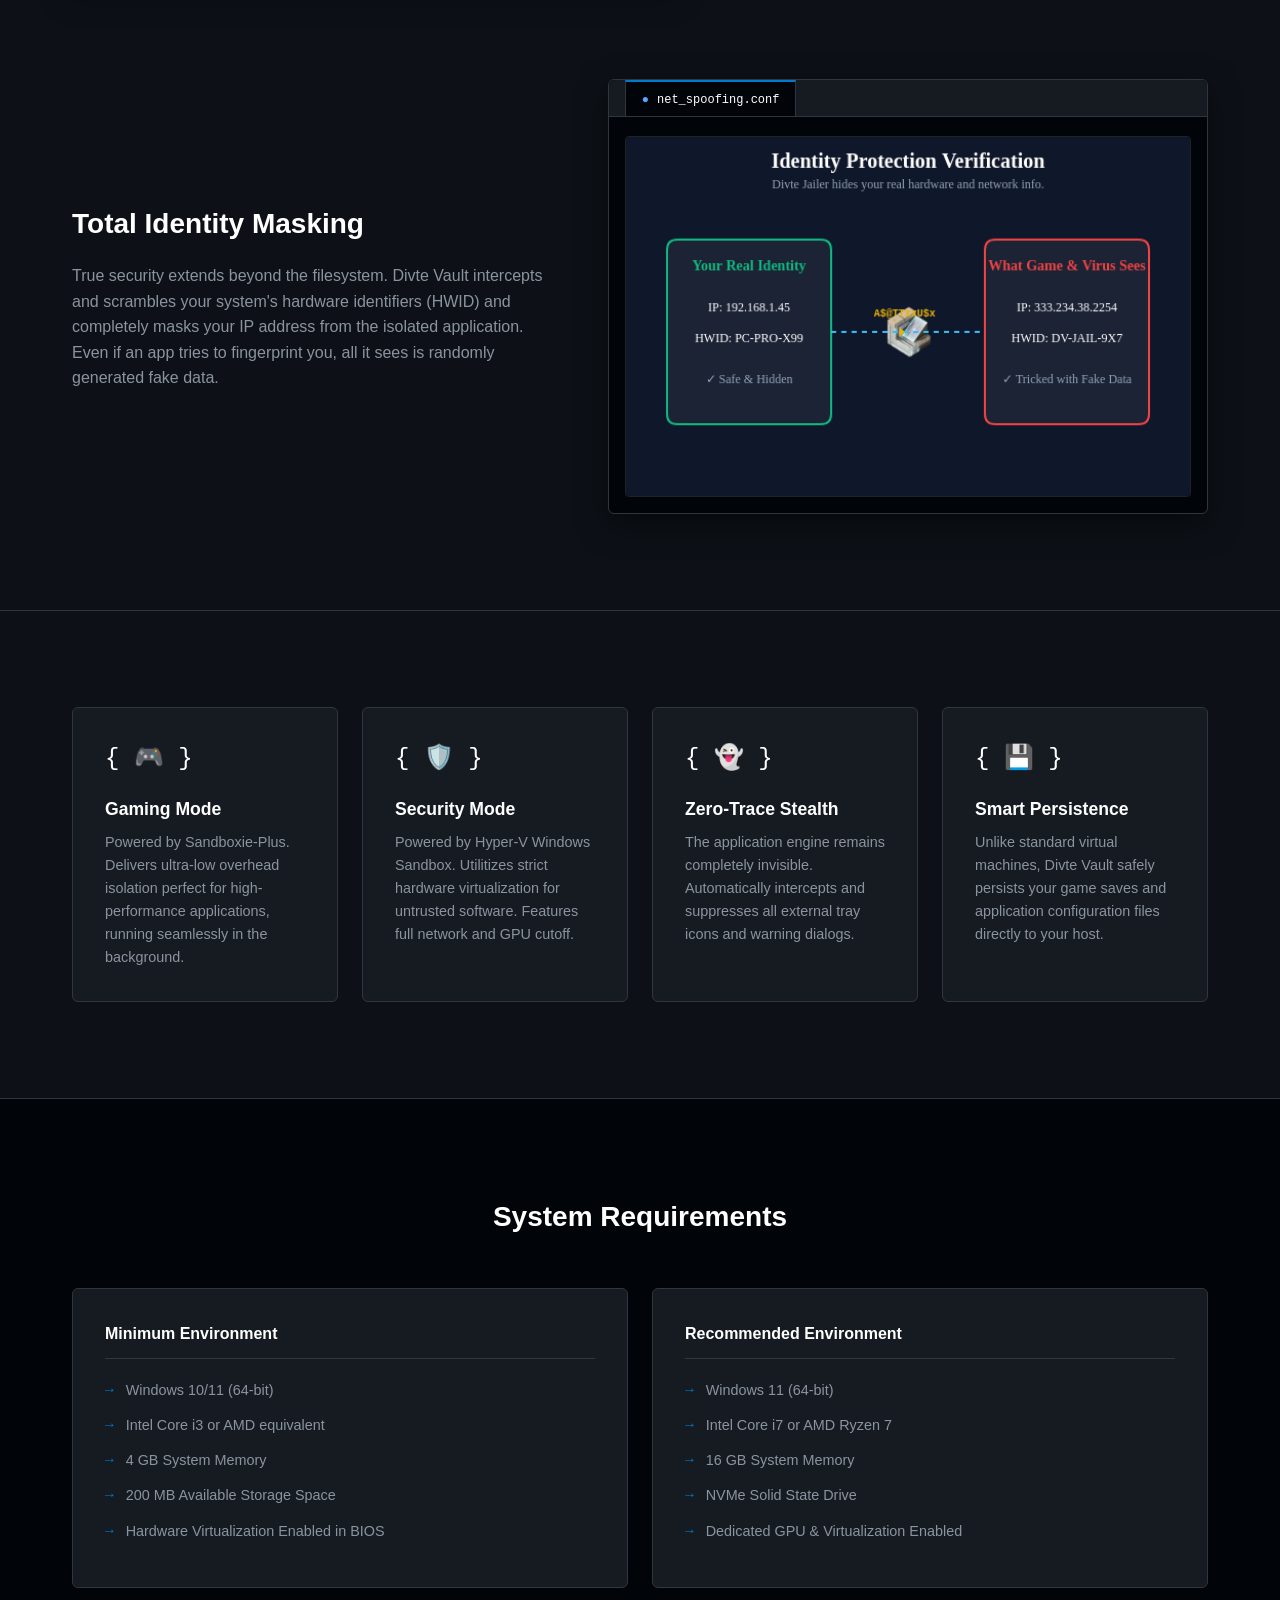
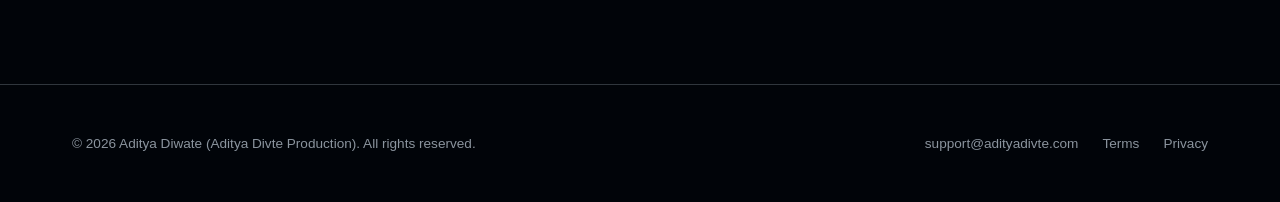
==== commit 0c44794f: "Remove security override alert box Removed security override alert box from index.html." ====
--- a/index.html
+++ b/index.html
@@ -488,17 +488,7 @@
                 </div>
                 <div class="developer-credit">Developed by Aditya Divte Production</div>
 
-                <div class="alert-box">
-                    <div class="alert-icon">⚠️</div>
-                    <div>
-                        <h4>Security Override Required</h4>
-                        <p>
-                            Because Divte Vault is a brand new release, Windows SmartScreen may flag it as an "unrecognized app". This is standard for unsigned binaries. 
-                            <br><br>
-                            To execute, click <strong>"Keep"</strong> in your browser, and <strong>"More info" → "Run Anyway"</strong> in Windows. All processes operate strictly locally.
-                        </p>
-                    </div>
-                </div>
+               
             </div>
         </section>
 
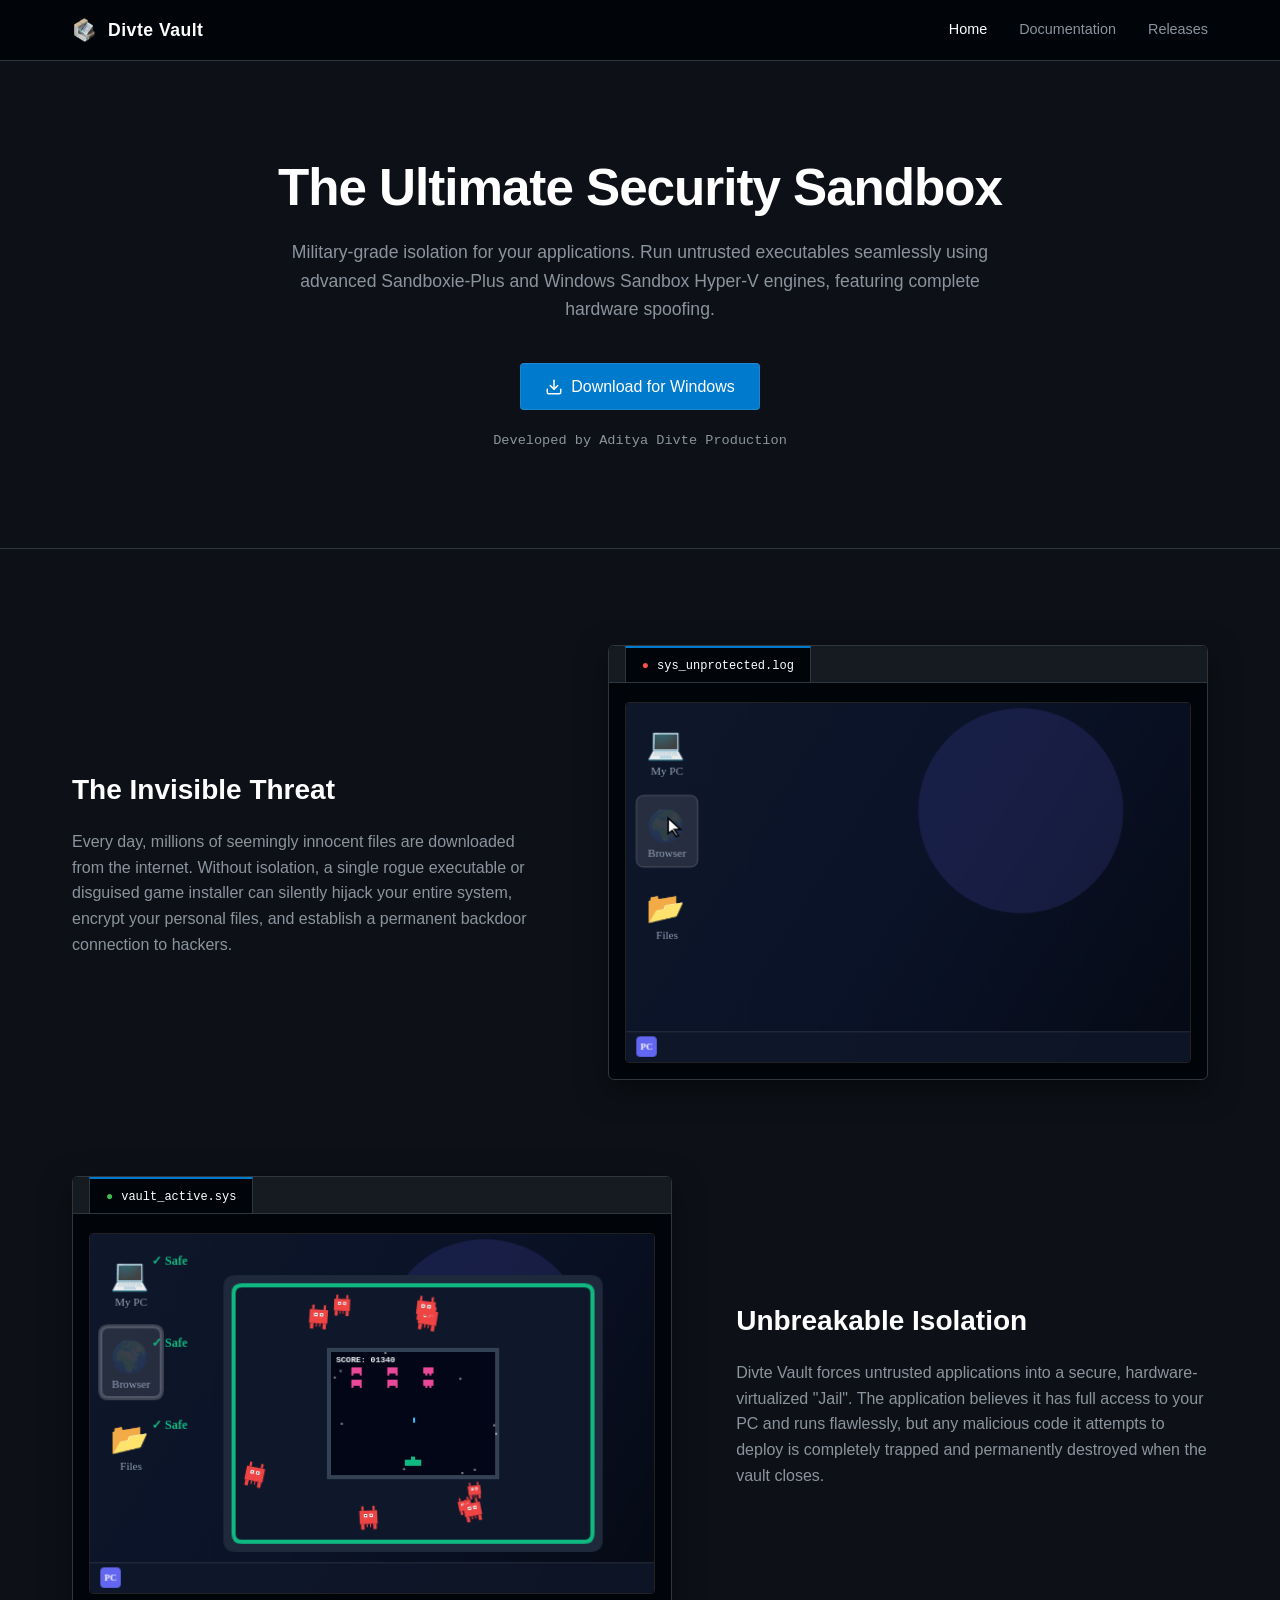
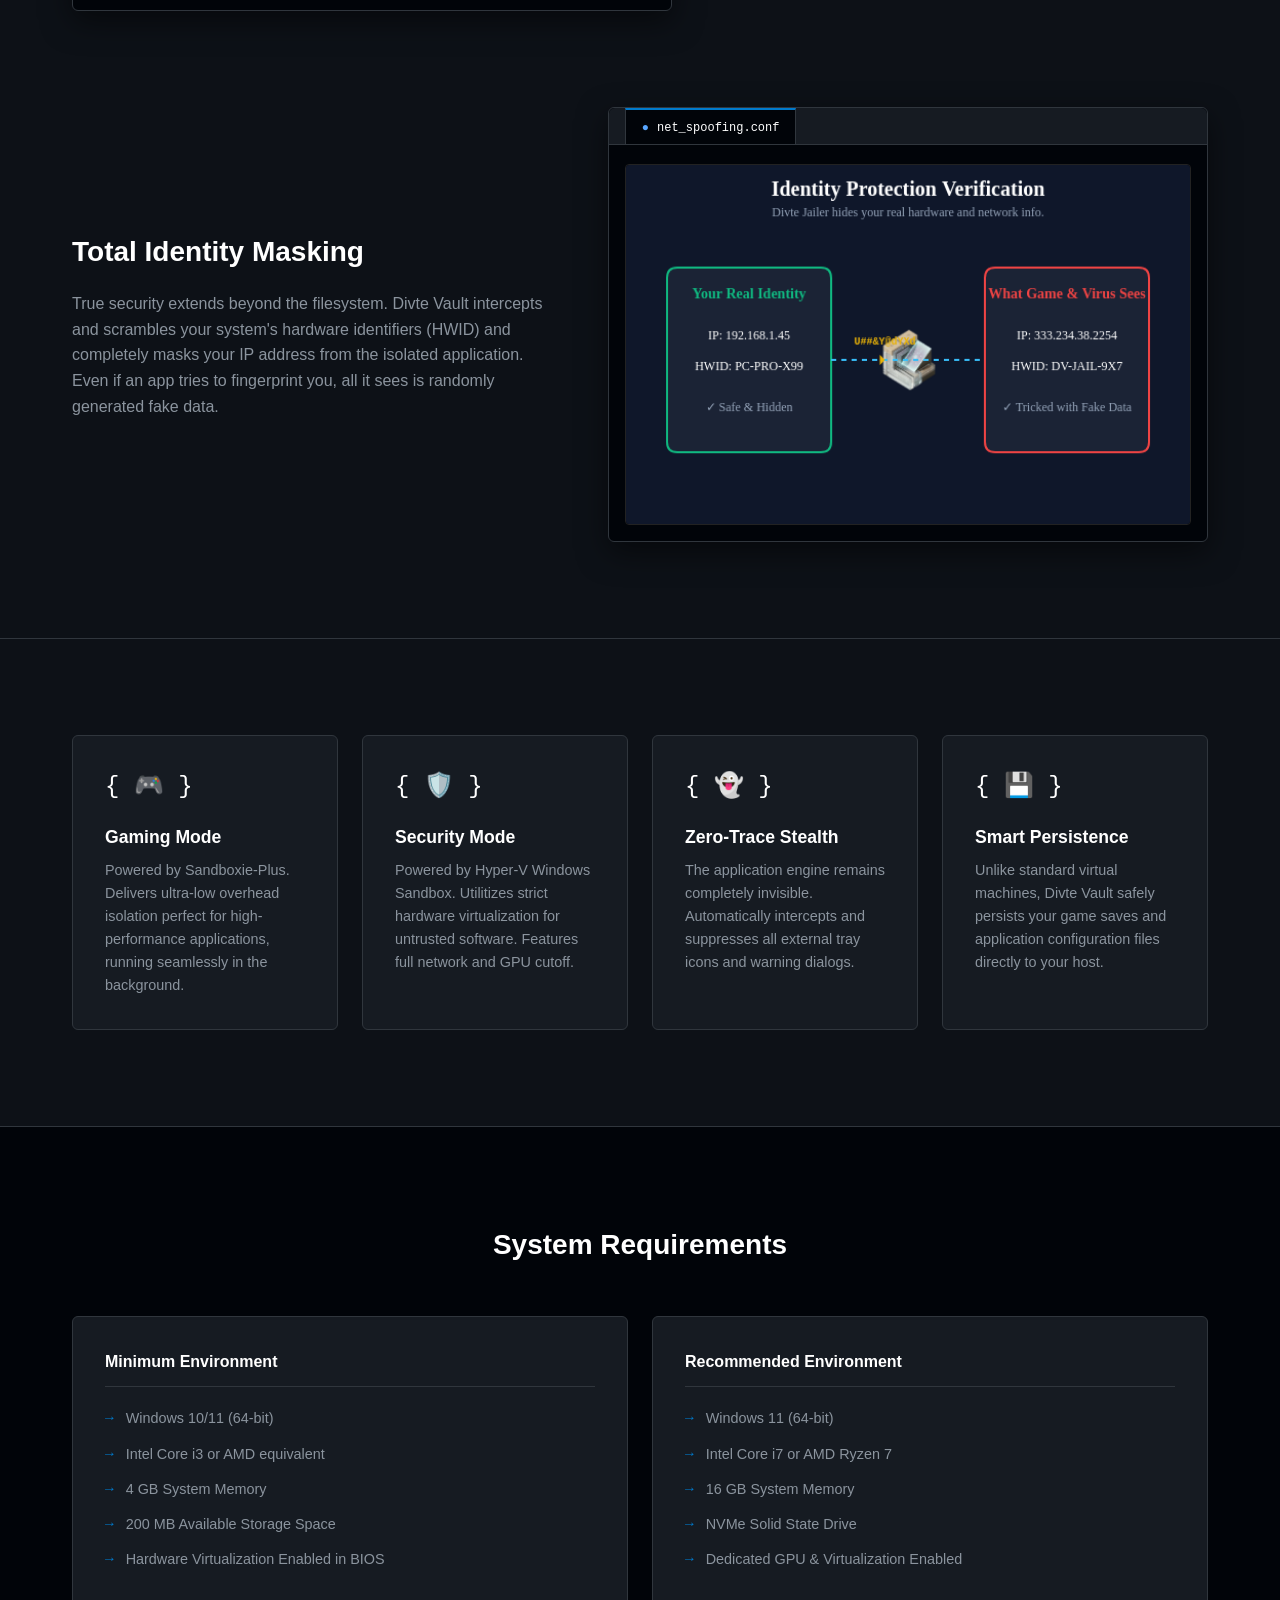
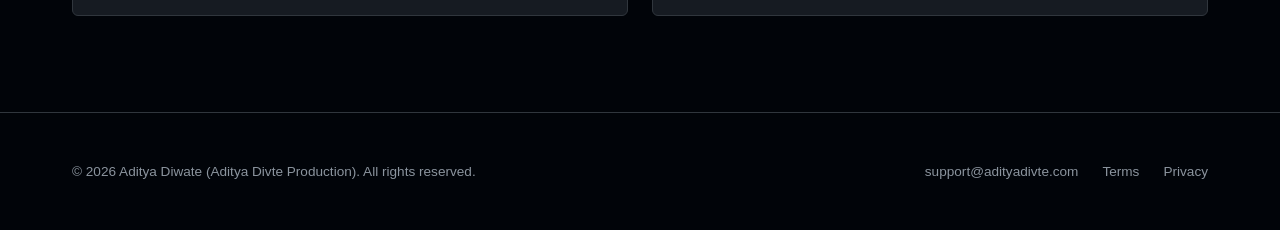
==== commit 8b80956b: "Update subtitle to reflect Sandboxie-Plus changes" ====
--- a/index.html
+++ b/index.html
@@ -478,7 +478,7 @@
             <div class="container">
                 
                 <h1>The Ultimate Security Sandbox</h1>
-                <p class="subtitle">Military-grade isolation for your applications. Run untrusted executables seamlessly using advanced Sandboxie and Hyper-V engines, featuring complete hardware spoofing.</p>
+                <p class="subtitle">Military-grade isolation for your applications. Run untrusted executables seamlessly using advanced Sandboxie-Plus and Windows Sandbox Hyper-V engines, featuring complete hardware spoofing.</p>
                 
                 <div>
                     <a href="#" onclick="downloadLatestRelease(); return false;" class="btn-primary">
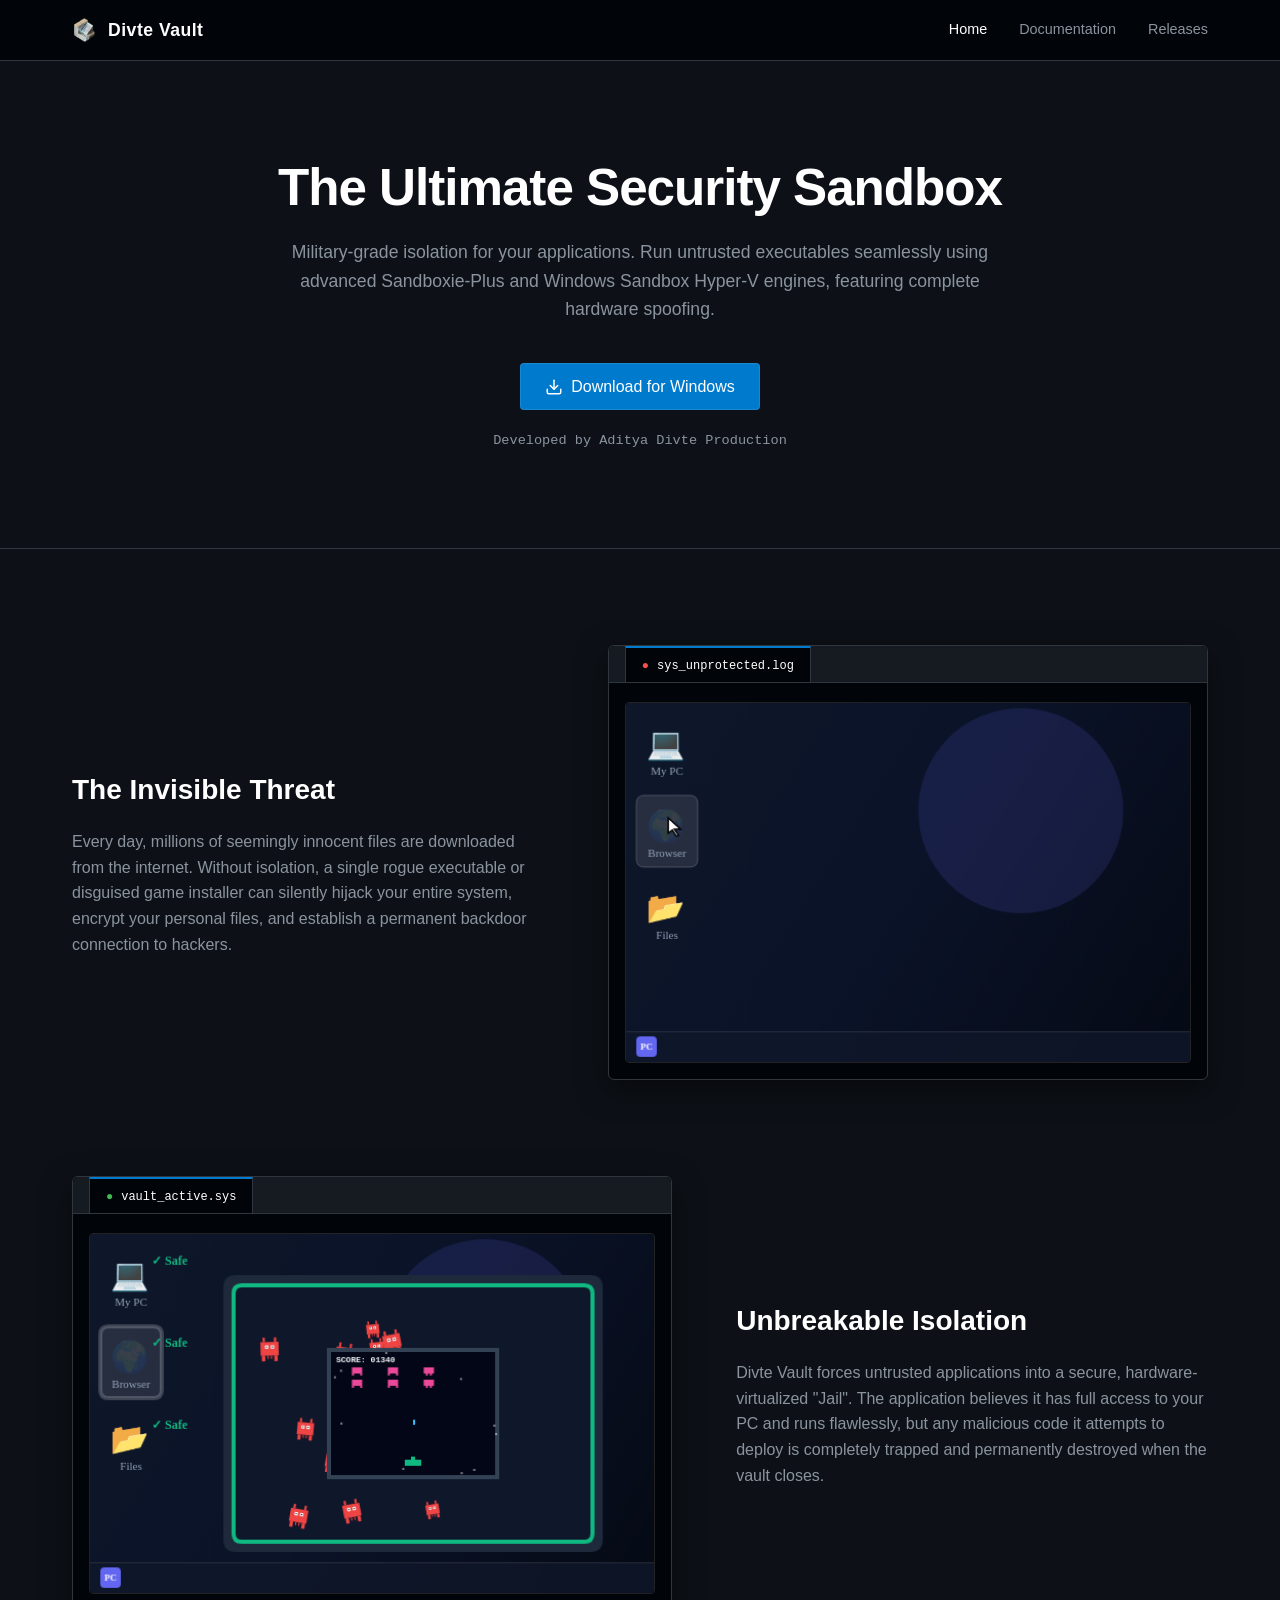
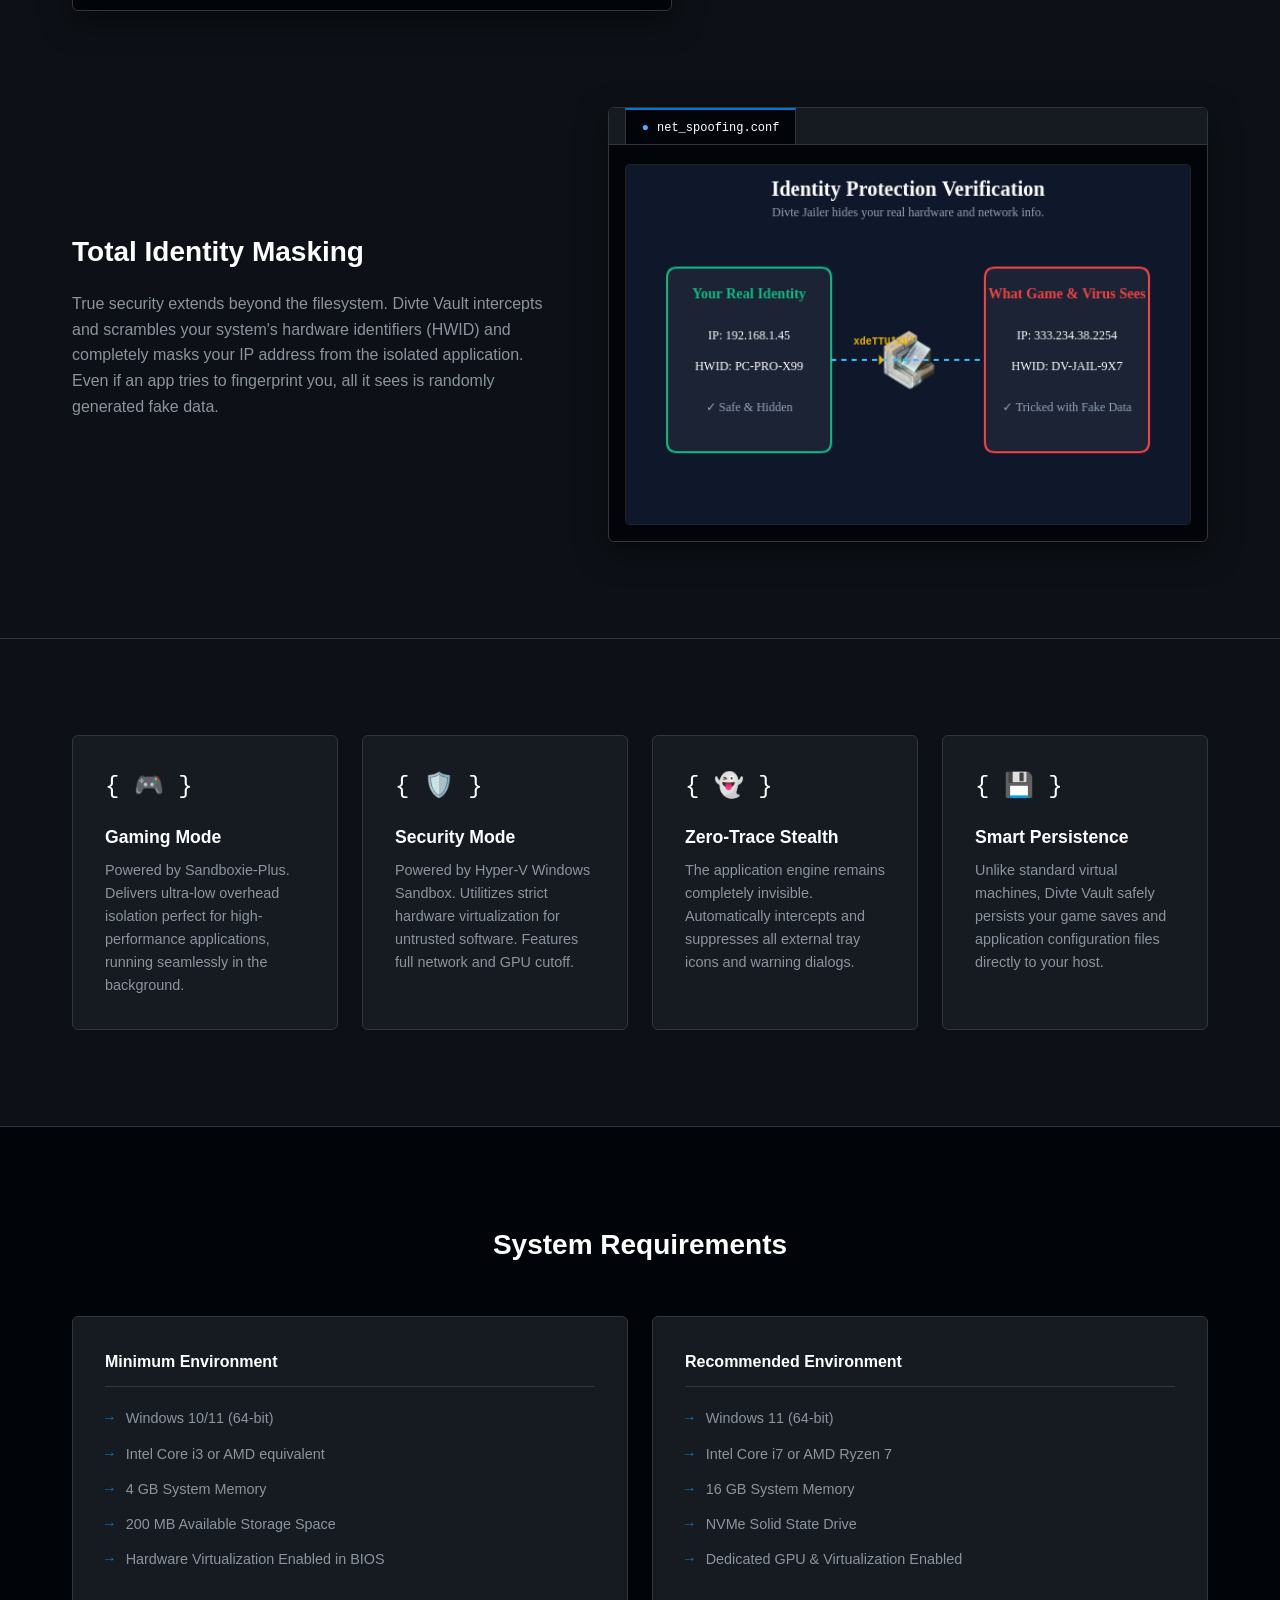
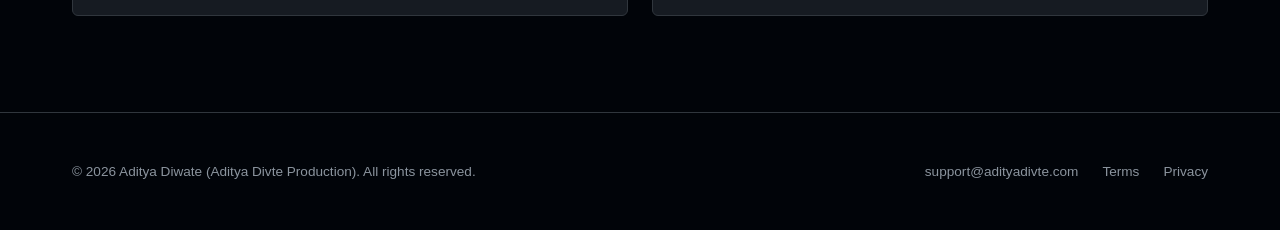
==== commit 51edbe5e: "Add msvalidate meta tag to index.html" ====
--- a/index.html
+++ b/index.html
@@ -4,7 +4,7 @@
     <!-- Primary Meta Tags -->
 <meta name="title" content="Divte Vault | Enterprise Security Sandbox">
 <meta name="description" content="Divte Vault by Aditya Divte Production is an enterprise-grade security sandbox. Safely install and play game repacks in a highly optimized, isolated cage.">
-<meta name="keywords" content="Divte Vault, Aditya Divte, Game Sandbox, Sandboxie, Hyper-V, FitGirl Fix, ISDone.dll fix, Game Repacks">
+<meta name="keywords" content="Divte Vault, Aditya Divte, Game Sandbox, Sandboxie, Hyper-V, FitGirl Fix, ISDone.dll fix, Game Repacks, adityadivte, aditya divte, aditya divte production">
 
 <!-- Open Graph / Facebook / Discord -->
 <meta property="og:type" content="website">
@@ -19,6 +19,8 @@
 <meta property="twitter:title" content="Divte Vault | Enterprise Security Sandbox">
 <meta property="twitter:description" content="Safely install and play massive game repacks in a highly optimized, isolated security cage.">
 <meta property="twitter:image" content="https://divtevault.adityadivte.com/assets/logo.png">
+    <meta name="msvalidate.01" content="93BB15DFABCD1F960D2D5B3634D6789A" />
+    
 <!-- Schema.org JSON-LD for Knowledge Graph -->
 <script type="application/ld+json">
 {
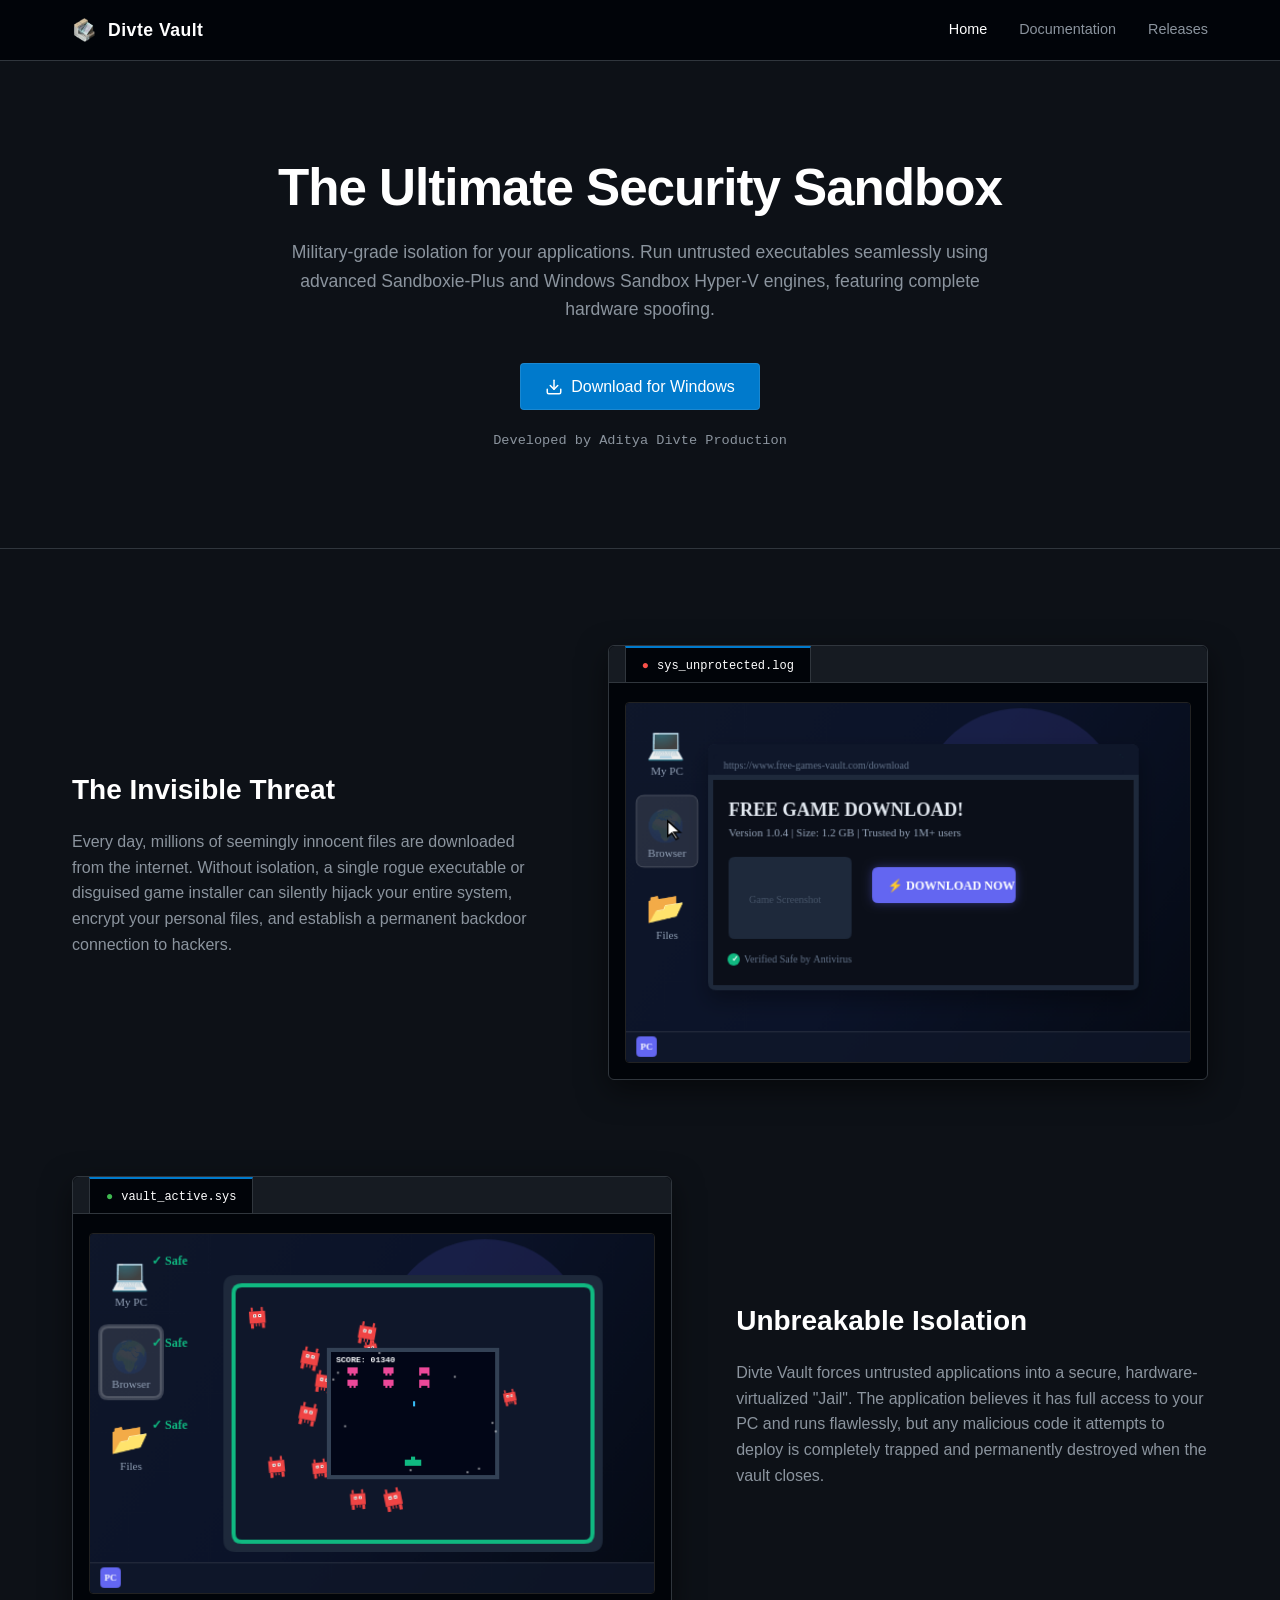
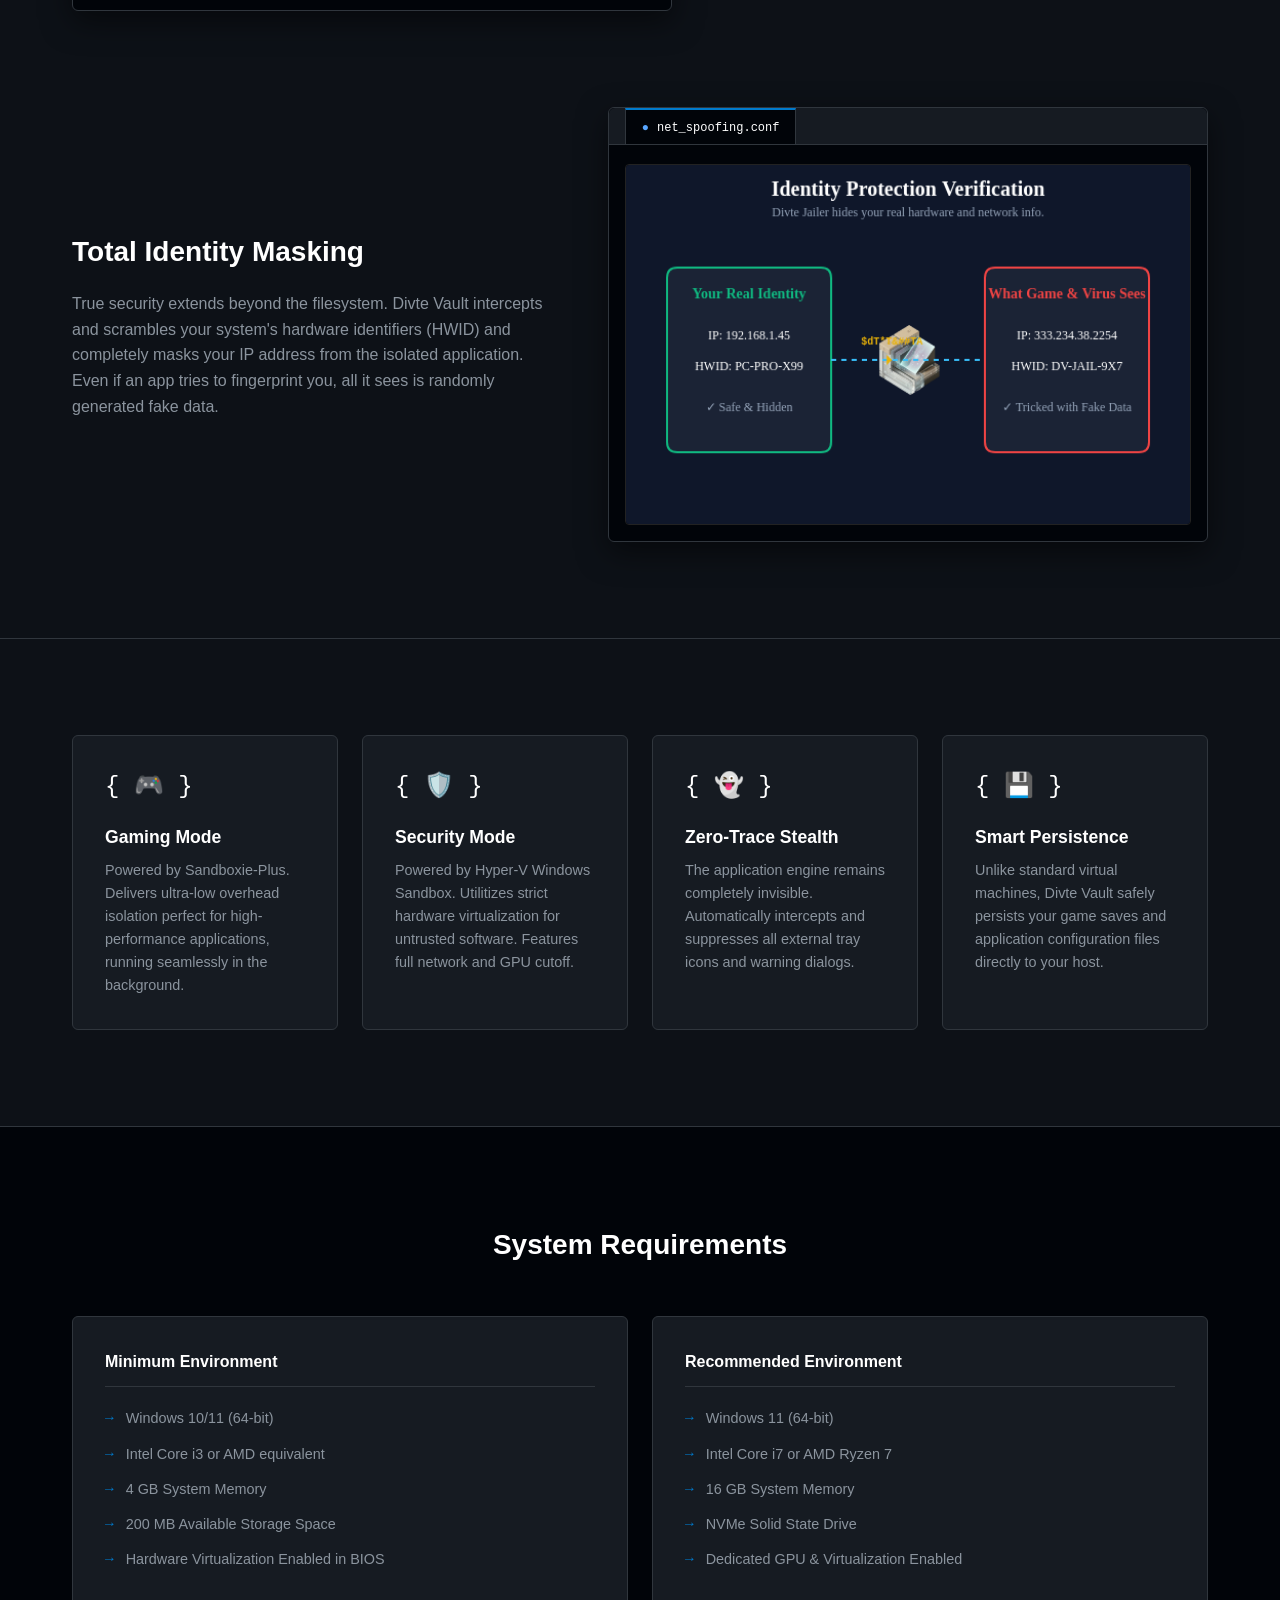
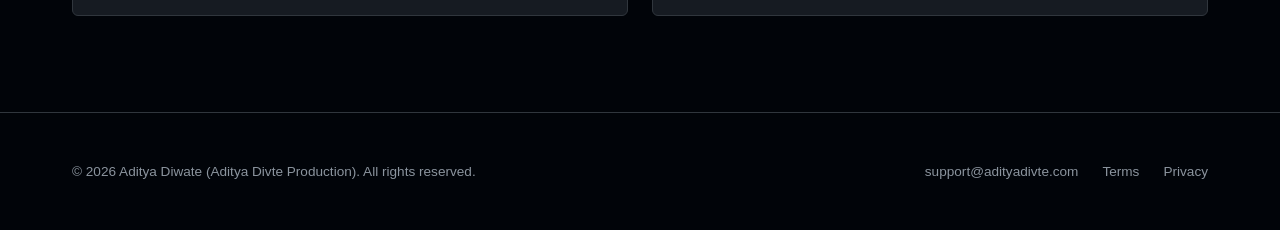
==== commit 41557927: "Update msvalidate.01 content hash in index.html" ====
--- a/index.html
+++ b/index.html
@@ -19,7 +19,7 @@
 <meta property="twitter:title" content="Divte Vault | Enterprise Security Sandbox">
 <meta property="twitter:description" content="Safely install and play massive game repacks in a highly optimized, isolated security cage.">
 <meta property="twitter:image" content="https://divtevault.adityadivte.com/assets/logo.png">
-    <meta name="msvalidate.01" content="93BB15DFABCD1F960D2D5B3634D6789A" />
+    <meta name="msvalidate.01" content="93DB15DFA5CD1F960D2D5B3634D6789A" />
     
 <!-- Schema.org JSON-LD for Knowledge Graph -->
 <script type="application/ld+json">
